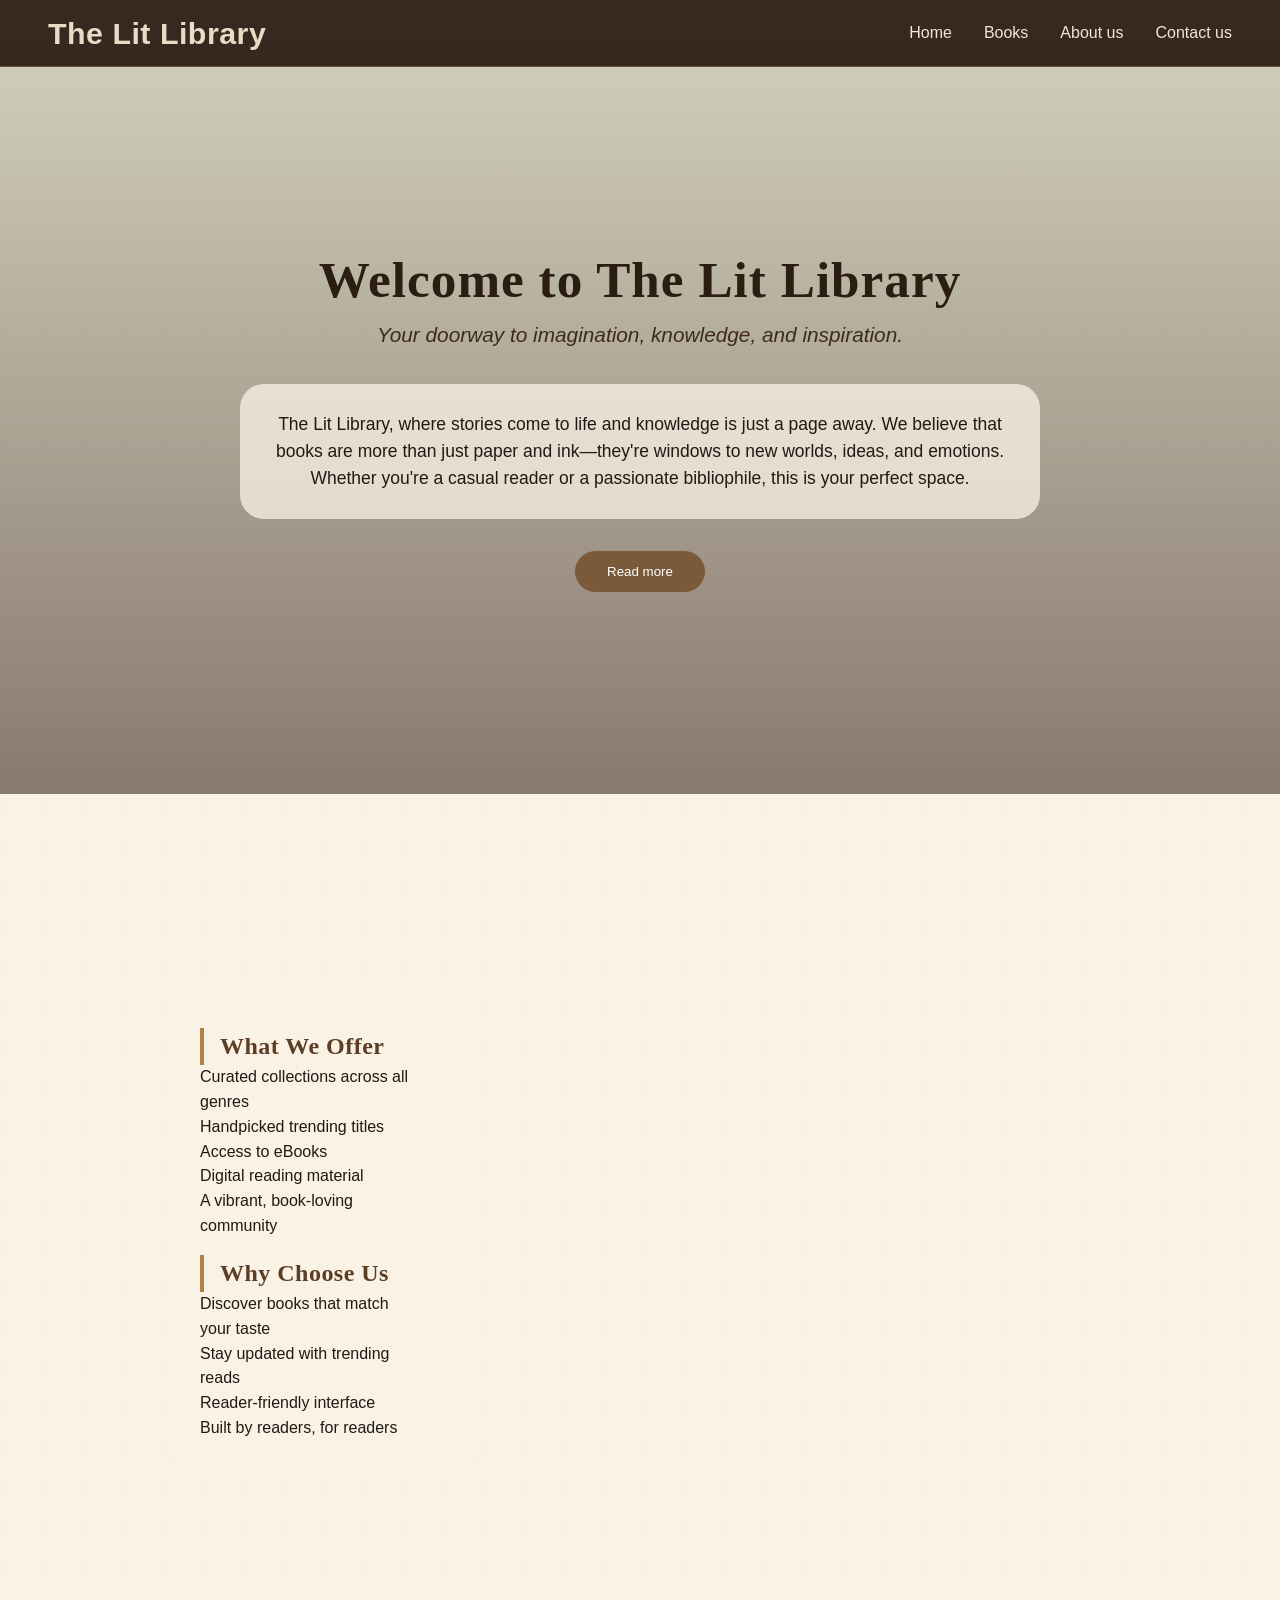
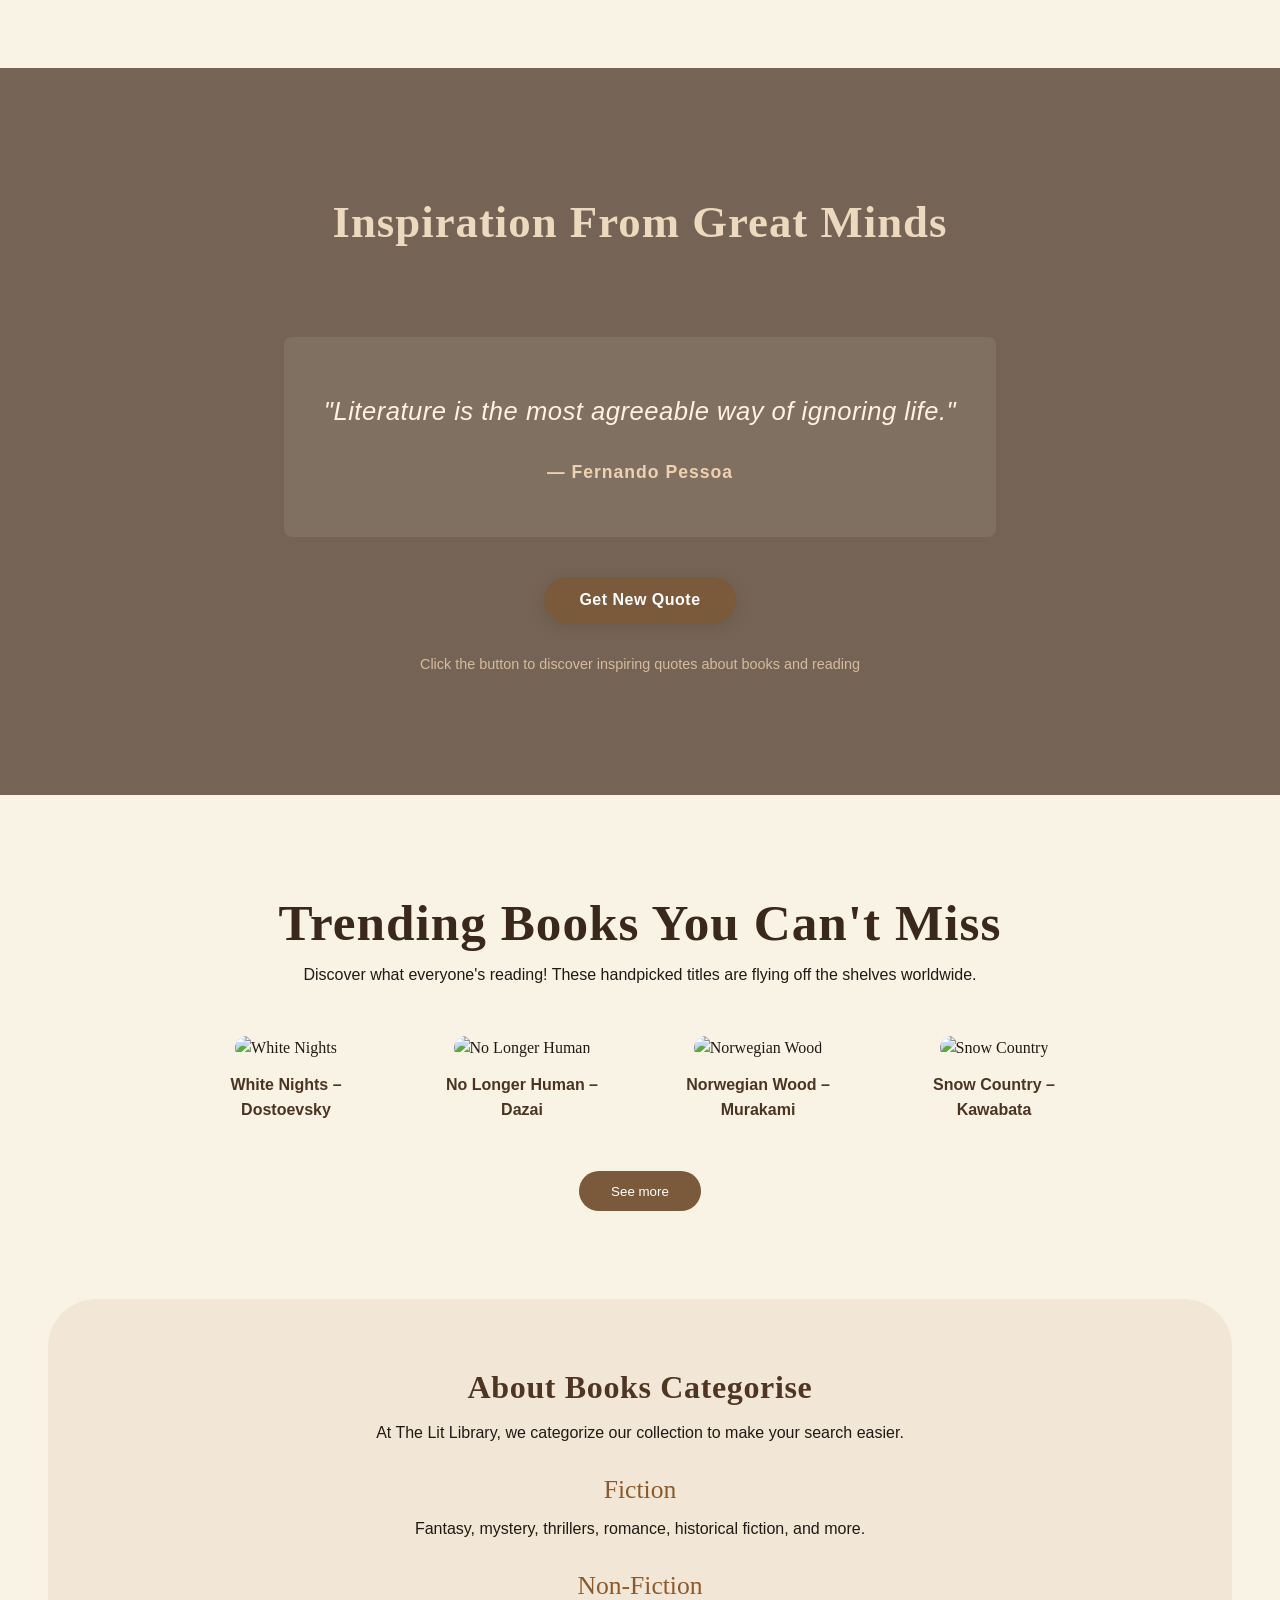
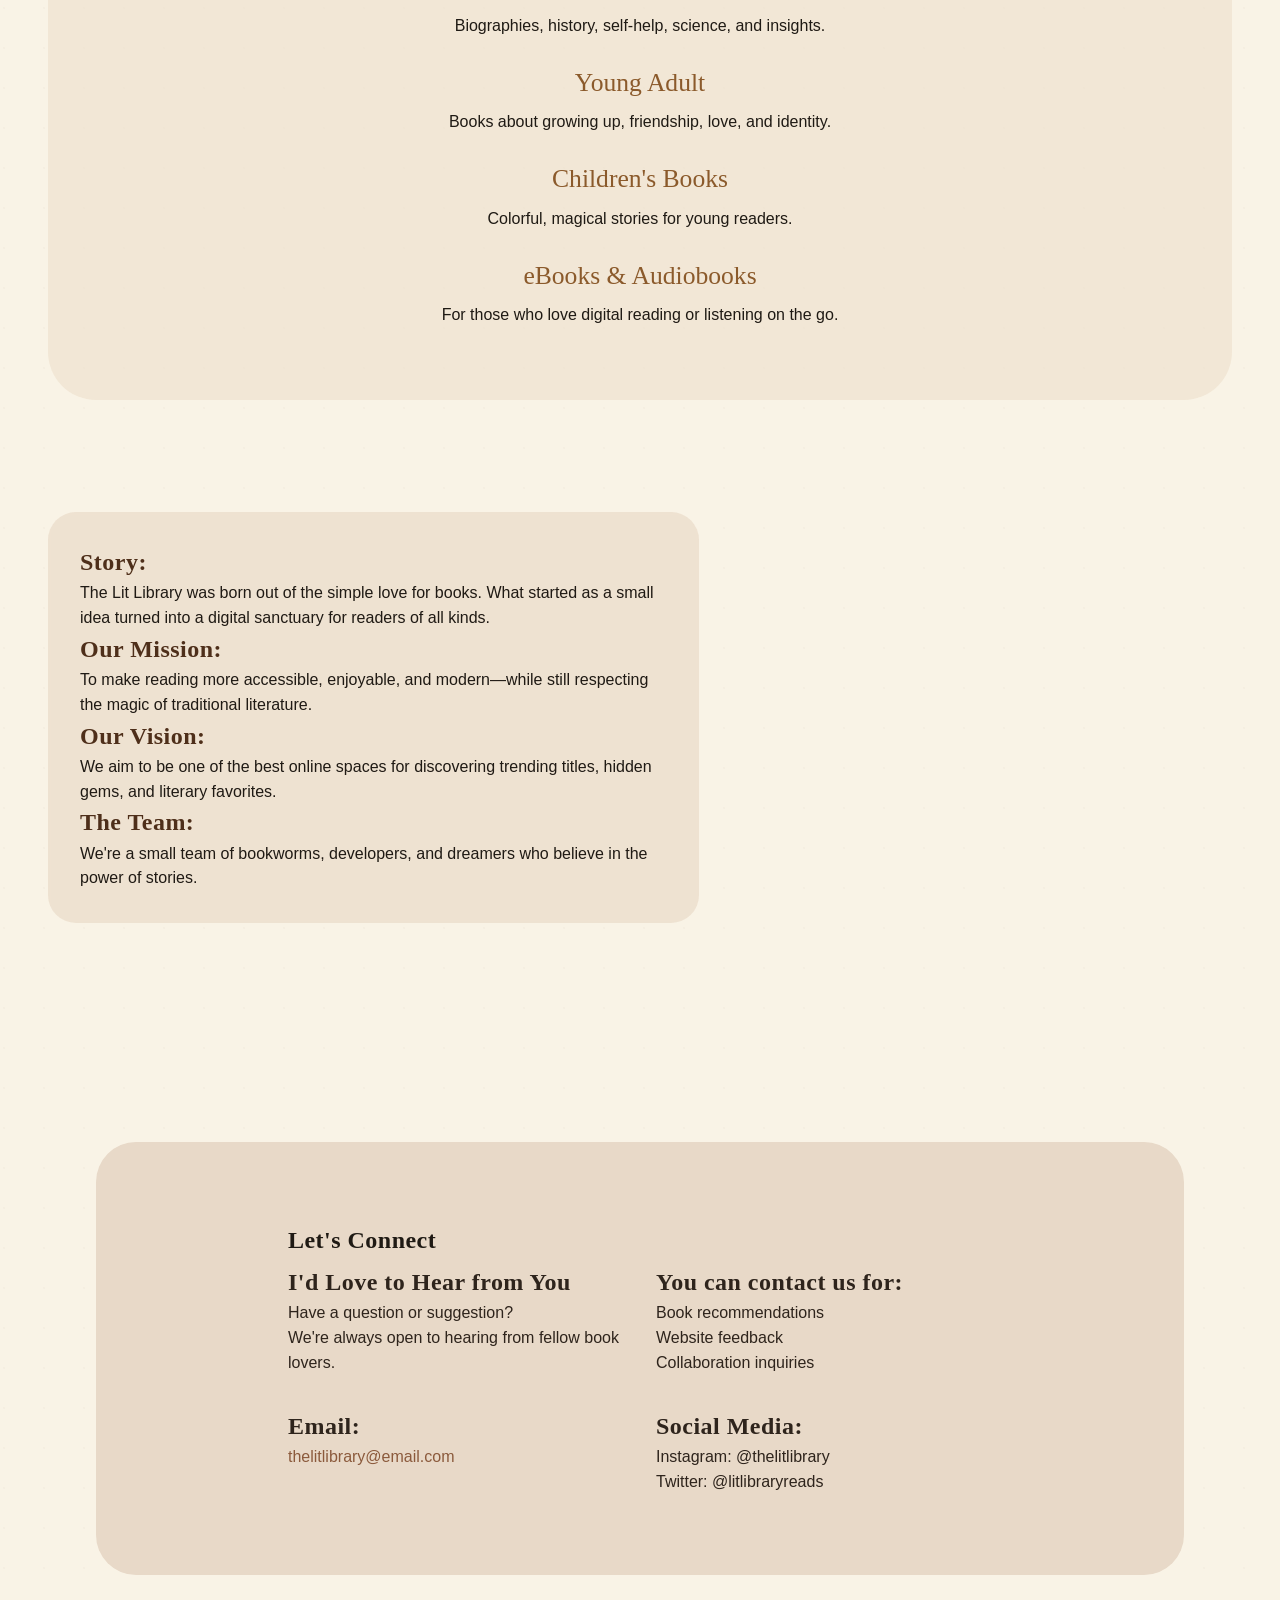
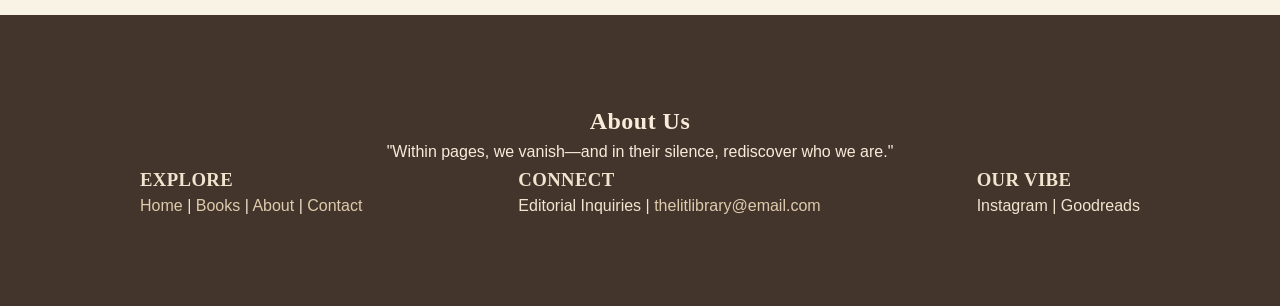
==== index.html @ 1edc9b32 "Add files via upload" ====
<!DOCTYPE html>
<html lang="en">
<head>
<meta charset="UTF-8">
<meta name="viewport" content="width=device-width, initial-scale=1.0">
<title>The Lit Library | Home</title>
<link rel="stylesheet" href="style.css">
</head>
<body>

<nav>
  <h1><a href="index.html">The Lit Library</a></h1>
  <ul>
    <li><a href="index.html">Home</a></li>
    <li><a href="book.html">Books</a></li>
    <li><a href="about.html">About us</a></li>
    <li><a href="contact.html">Contact us</a></li>
  </ul>
</nav>

<section class="wholebody">
  <section class="Home" id="Home">
    <div class="homeimage">
      <div class="homeintro">
        <h1>Welcome to The Lit Library</h1>
        <p>Your doorway to imagination, knowledge, and inspiration.</p>
      </div>
      <section class="Welcome">
        <p>The Lit Library, where stories come to life and knowledge is just a page away. We believe that books are more than just paper and ink—they're windows to new worlds, ideas, and emotions. Whether you're a casual reader or a passionate bibliophile, this is your perfect space.</p>
      </section>
      <button class="rm-button"><a href="about.html">Read more</a></button>
    </div>

    <div class="home-detail-image">
      <section class="Home-Detail">
        <h2>What We Offer</h2>
        <p>Curated collections across all genres</p>
        <p>Handpicked trending titles</p>
        <p>Access to eBooks</p>
        <p>Digital reading material</p>
        <p>A vibrant, book-loving community</p>
        <h2>Why Choose Us</h2>
        <p>Discover books that match your taste</p>
        <p>Stay updated with trending reads</p>
        <p>Reader-friendly interface</p>
        <p>Built by readers, for readers</p>
      </section>
    </div>
  </section>

  <!-- Interactive Quote Generator -->
  <section class="Quote" id="Quotes">
                <div class="quote-detail">
                    <h2>Inspiration From Great Minds</h2>
                    <div id="quote-container">
                        <p id="quote-text">Loading quote...</p>
                        <p id="quote-author">— Author</p>
                    </div>
                    <div class="quote-buttons">
                        <button id="new-quote-btn">Get New Quote</button>
                    </div>
                    <p class="quote-info">Click the button to discover inspiring quotes about books and reading</p>
                </div>
            </section>

  <section class="Tranding-Books" id="Tranding-Books-tag">
    <h2>Trending Books You Can't Miss</h2>
    <p>Discover what everyone's reading! These handpicked titles are flying off the shelves worldwide.</p>
    <div class="Tranding-Books-Details">
      <div class="all-three"><div class="bookimage"><img src="https://i.postimg.cc/pdpF9MH5/white-nights.jpg" alt="White Nights"></div><div class="booktitle"><p>White Nights – Dostoevsky</p></div></div>
      <div class="all-three"><div class="bookimage"><img src="https://i.postimg.cc/KcqrdKGd/31H108p3WCL-UF1000-1000-QL80.jpg" alt="No Longer Human"></div><div class="booktitle"><p>No Longer Human – Dazai</p></div></div>
      <div class="all-three"><div class="bookimage"><img src="https://i.postimg.cc/jjQGJm4K/Norwegian-Wood-Haruki-Murakami.jpg" alt="Norwegian Wood"></div><div class="booktitle"><p>Norwegian Wood – Murakami</p></div></div>
      <div class="all-three"><div class="bookimage"><img src="https://i.postimg.cc/63WFVcMZ/Snow-Country-Yasunari-Kawabata.jpg" alt="Snow Country"></div><div class="booktitle"><p>Snow Country – Kawabata</p></div></div>
    </div>
    <button class="book-button"><a href="book.html">See more</a></button>
  </section>

  <section class="Books">
    <h2>About Books Categorise</h2>
    <div class="bookdetail"><p>At The Lit Library, we categorize our collection to make your search easier.</p></div>
    <div class="booktype">Fiction</div><div class="bookdetail1"><p>Fantasy, mystery, thrillers, romance, historical fiction, and more.</p></div>
    <div class="booktype2">Non-Fiction</div><div class="bookdetail2"><p>Biographies, history, self-help, science, and insights.</p></div>
    <div class="booktype3">Young Adult</div><div class="bookdetail3"><p>Books about growing up, friendship, love, and identity.</p></div>
    <div class="booktype4">Children's Books</div><div class="bookdetail4"><p>Colorful, magical stories for young readers.</p></div>
    <div class="booktype5">eBooks & Audiobooks</div><div class="bookdetail5"><p>For those who love digital reading or listening on the go.</p></div>
  </section>

  <section class="AboutUs">
    <div class="aboutus-image">
      <h2>Story:</h2><p>The Lit Library was born out of the simple love for books. What started as a small idea turned into a digital sanctuary for readers of all kinds.</p>
      <h2>Our Mission:</h2><p>To make reading more accessible, enjoyable, and modern—while still respecting the magic of traditional literature.</p>
      <h2>Our Vision:</h2><p>We aim to be one of the best online spaces for discovering trending titles, hidden gems, and literary favorites.</p>
      <h2>The Team:</h2><p>We're a small team of bookworms, developers, and dreamers who believe in the power of stories.</p>
    </div>
  </section>

  <section class="ContactUs">
    <h2>Let's Connect</h2>
    <div class="connect">
      <div class="connect1"><h2>I'd Love to Hear from You</h2><p>Have a question or suggestion?</p><p>We're always open to hearing from fellow book lovers.</p></div>
      <div class="connect1"><h2>You can contact us for:</h2><p>Book recommendations</p><p>Website feedback</p><p>Collaboration inquiries</p></div>
      <div class="connect1"><h2>Email:</h2><p><a href="contact.html">thelitlibrary@email.com</a></p></div>
      <div class="connect1"><h2>Social Media:</h2><p>Instagram: @thelitlibrary</p><p>Twitter: @litlibraryreads</p></div>
    </div>
  </section>

  <section class="About">
    <div class="aboutcenter"><h2>About Us</h2><p>"Within pages, we vanish—and in their silence, rediscover who we are."</p></div>
    <div class="endheadline">
      <div><h3>EXPLORE</h3><p><a href="index.html">Home</a> | <a href="books.html">Books</a> | <a href="about.html">About</a> | <a href="contact.html">Contact</a></p></div>
      <div><h3>CONNECT</h3><p>Editorial Inquiries | <a href="contact.html">thelitlibrary@email.com</a></p></div>
      <div><h3>OUR VIBE</h3><p>Instagram | Goodreads</p></div>
    </div>
  </section>
</section>

<script src="script.js"></script>

</body>
</html>
---- style.css ----
* {
  margin: 0;
  padding: 0;
  box-sizing: border-box;
}

:root {
  --deep-parchment: #F9F3E6;
  --espresso: #2A1B12;
  --warm-taupe: #8B6B4A;
  --aged-paper: #EADBC6;
  --golden-accent: #B88B4A;
}

body {
  font-family: 'Cormorant Garamond', 'Georgia', serif;
  background: var(--deep-parchment);
  color: #1f1a14;
  line-height: 1.55;
}

@import url('https://fonts.googleapis.com/css2?family=Cormorant+Garamond:wght@300;400;500;600;700&family=Inter:wght@300;400;500&display=swap');

h1, h2, h3, h4 {
  font-family: 'Cormorant Garamond', serif;
  font-weight: 600;
  letter-spacing: 0.02em;
}

p, li, a, button {
  font-family: 'Inter', sans-serif;
}

.wholebody {
  background-color: #F9F3E6;
  background-image: radial-gradient(circle at 10% 20%, rgba(139, 107, 74, 0.03) 2%, transparent 2.5%);
  background-size: 40px 40px;
}

/* Navigation */
nav {
  display: flex;
  align-items: center;
  justify-content: space-between;
  background: rgba(42, 27, 18, 0.92);
  backdrop-filter: blur(8px);
  position: fixed;
  width: 100%;
  padding: 0.6rem 3rem;
  z-index: 1000;
  border-bottom: 1px solid rgba(210, 180, 140, 0.3);
}

nav h1 a {
  text-decoration: none;
  color: #EADBC6;
  font-size: 1.9rem;
}

nav ul {
  display: flex;
  gap: 2rem;
  list-style: none;
}

nav ul li a {
  color: #F2E6D8;
  text-decoration: none;
  padding: 0.5rem 0;
  border-bottom: 1px solid transparent;
  transition: 0.2s;
}

nav ul li a:hover {
  color: #EBCB9B;
  border-bottom-color: #c7a16b;
}

button, .rm-button, .book-button {
  background: #7a5a3a;
  border: none;
  padding: 0.8rem 2rem;
  color: white;
  border-radius: 36px;
  cursor: pointer;
  transition: 0.25s;
  font-family: 'Inter', sans-serif;
}

button:hover, .rm-button:hover, .book-button:hover {
  background: #936e48;
  transform: translateY(-2px);
}

.rm-button a, .book-button a {
  text-decoration: none;
  color: white;
}

/* Home Section */
.homeimage {
 background-image: linear-gradient(rgba(70, 90, 23, 0.2), rgba(61, 40, 34, 0.6)), url(https://i.postimg.cc/GpwkgJ1R/pexels-monstera-2099262.jpg);
    background-repeat: no-repeat;
    background-position: center 50%;
    background-size: cover;
    min-height: 794px;
    /* margin-top: 0px;*/
}

.homeintro {
  text-align: center;
  padding-top: 15rem;
}
.homeintro h1 {
  font-size: 3.2rem;
  color: #2c1d12;
}
.homeintro p {
  font-size: 1.3rem;
  color: #3e2a1f;
  font-style: italic;
}

.Welcome p {
  max-width: 800px;
    margin: 2rem auto;
    text-align: center;
    background: rgba(255, 248, 235, 0.7);
    padding: 1.7rem;
    border-radius: 24px;
    font-size:17.5px;
}

.rm-button {
  display: block;
  width: fit-content;
  margin: 0 auto 2rem auto;
}

.home-detail-image {
  background-image: url('https://i.postimg.cc/3x9NWGkp/pexels-rabiahanim-7574807.jpg');
  background-repeat: no-repeat;
      background-position: 50% 50%;
    background-size: 81% 90%;
    padding: 186px 800px 195px 0;
}

.Home-Detail {
  max-width: 65%;
  margin-left: auto;
  padding: 2rem 4rem 2rem 2rem;
  background: rgba(249, 243, 230, 0.85);
  border-radius: 28px;
}

.Home-Detail h2 {
  color: #5c3e25;
  border-left: 4px solid #b2824a;
  padding-left: 1rem;
  margin-top: 1rem;
}

/* ---------- QUOTE SECTION ---------- */
.Quote {
  background: linear-gradient(rgba(61, 40, 23, 0.7), rgba(61, 40, 23, 0.7)),
    url('https://images.unsplash.com/photo-1506880018603-83d5b814b5a6?w=1200&q=80');
  background-size: cover;
  background-position: center;
  background-attachment: scroll;
  padding: 120px 60px;
  text-align: center;
  min-height: 600px;
  display: flex;
  flex-direction: column;
  justify-content: center;
  align-items: center;
}

.Quote h2 {
  font-size: 2.8rem;
  color: #ecd9be;
  margin-bottom: 80px;
  letter-spacing: 1px;
  font-weight: 600;
}

.quote-detail {
  max-width: 900px;
  margin: 0 auto;
  display: flex;
  flex-direction: column;
  align-items: center;
  justify-content: center;
}

#quote-container {
  background: rgba(255, 255, 255, 0.08);
  padding: 50px 40px;
  border-radius: 8px;
  border-left: 5px solid var(--accent-gold);
  border-right: 5px solid var(--accent-gold);
  margin-bottom: 40px;
  min-height: 200px;
  display: flex;
  flex-direction: column;
  justify-content: center;
  align-items: center;
  transition: all 0.5s ease;
}

#quote-text {
  color: #fef3e0;
  font-size: 1.6rem;
  font-style: italic;
  margin-bottom: 25px;
  line-height: 1.8;
  letter-spacing: 0.5px;
  font-weight: 300;
}

#quote-author {
  color:#f1d2b0fa;
  font-size: 1.1rem;
  font-style: normal;
  font-weight: 600;
  letter-spacing: 1px;
}

.quote-buttons {
  display: flex;
  gap: 20px;
  justify-content: center;
  flex-wrap: wrap;
}

#new-quote-btn {
  padding: 14px 35px;
  font-size: 1rem;
  /* background: linear-gradient(135deg, #d4a574, #c9956a);
  color:#3d2817; */
  border: none;
  border-radius: 50px;
  cursor: pointer;
  box-shadow:  0 4px 15px rgba(0, 0, 0, 0.1);
  transition: all 0.3s ease;
  font-weight: 600;
  letter-spacing: 0.5px;
}

#new-quote-btn:hover {
  transform: translateY(-3px);
  box-shadow:  0 4px 15px rgba(0, 0, 0, 0.1);
  background: linear-gradient(135deg, #c9956a, #d4a574);
}

.quote-info {
  color: #f1d2b0fa;
  font-size: 0.9rem;
  margin-top: 30px;
  opacity: 0.8;
}

/* Trending Books */
.Tranding-Books {
  padding: 5.5rem 0;
  text-align: center;
}
.Tranding-Books h2 {
  font-size: 3.2rem;
  color: #3a281c;
}
.Tranding-Books-Details {
      display: flex;
    flex-wrap: wrap;
    justify-content: center;
    gap: 3.5rem;
    margin: 3rem 0;
}
.all-three {
  width: 180px;
  transition: 0.2s;
}
.all-three:hover {
  transform: scale(1.03);
}
.bookimage img {
  width: 100%;
  height: 270px;
  object-fit: cover;
  border-radius: 12px;
}
.booktitle p {
  font-weight: 600;
  margin-top: 0.8rem;
  color: #4b3522;
}

/* Books Category */
.Books {
  background:#efe2cfad;
  padding: 4rem 2rem;
  border-radius: 48px;
  margin: 0 3rem 0 3rem;
}
.Books h2 {
  text-align: center;
  font-size: 2rem;
  color: #4e3622;
}
.booktype, .booktype2, .booktype3, .booktype4, .booktype5 {
  font-size: 1.6rem;
  text-align: center;
  color: #8b5a2b;
  margin-top: 1.5rem;
}
.bookdetail p, .bookdetail1 p, .bookdetail2 p, .bookdetail3 p, .bookdetail4 p, .bookdetail5 p {
  max-width: 800px;
  margin: 0.5rem auto;
  text-align: center;
}

/* About Us Section */
.AboutUs {
  background-image: url('https://i.postimg.cc/W3YS54vD/Books-Cats-Furrever-books-cats-library-bookstore.jpg');
  background-size: 35% auto;
  background-position: 92% center;
  background-repeat: no-repeat;
  min-height: 630px;
  padding: 3rem;
  margin: 4rem 0 2rem 0;
}
.aboutus-image {
  max-width: 55%;
  background: rgba(237, 222, 205 , 0.85);
  backdrop-filter: blur(3px);
  border-radius: 28px;
  padding: 2rem;
}
.aboutus-image h2 {
  color: #4e2f1a;
}

/* Contact Section */
.ContactUs {
  padding: 5rem 12rem;
    background: #e8d9c8;
    border-radius: 40px;
    margin: 3rem 6rem 2.5rem 6rem;
}

.connect {
  display: grid;
  grid-template-columns: repeat(2, 1fr);
  gap: 2rem;
  max-width: 1000px;
  margin: auto;
  margin-top: 5px;
}
.connect1 h2, .connect1 p {
  text-align: left;
  color: #2e241c;
}
.connect1 a {
  color: #8b5a3c;
  text-decoration: none;
}

/* Footer */
.About {
  background: #2a1b12e0;
  backdrop-filter: blur(12px);
  padding: 5.5rem 1rem;
}
.aboutcenter {
  text-align: center;
  color: #f7ecd9;
}
.endheadline {
  display: flex;
  justify-content: space-between;
  max-width: 1000px;
  margin: auto;
  color: #f3e4cf;
}
.endheadline a {
  color: #decbae;
  text-decoration: none;
}

@media (max-width: 1000px) {
  nav { padding: 0.6rem 1.5rem; }
  .Home-Detail { max-width: 80%; margin: 1rem auto; }
  .aboutus-image { max-width: 80%; }
  .endheadline { flex-direction: column; gap: 1.5rem; text-align: center; }
}
@media (max-width: 780px) {
  nav ul { gap: 0.8rem; }
  .homeintro h1 { font-size: 2rem; }
  .connect { grid-template-columns: 1fr; }
}









* { margin: 0; padding: 0; box-sizing: border-box; }
:root { --deep-parchment: #F9F3E6; --espresso: #2A1B12; --warm-taupe: #8B6B4A; }
body { font-family: 'Cormorant Garamond', 'Georgia', serif; background: var(--deep-parchment); }
@import url('https://fonts.googleapis.com/css2?family=Cormorant+Garamond:wght@400;600;700&family=Inter:wght@300;400&display=swap');
h1, h2 { font-family: 'Cormorant Garamond', serif; font-weight: 600; }
p, li { font-family: 'Inter', sans-serif; }

nav {
  display: flex;
  align-items: center;
  justify-content: space-between;
  background: rgba(42, 27, 18, 0.92);
  backdrop-filter: blur(8px);
  position: fixed;
  width: 100%;
  padding: 0.6rem 3rem;
  z-index: 1000;
  border-bottom: 1px solid rgba(210, 180, 140, 0.3);
}
nav h1 a { text-decoration: none; color: #EADBC6; font-size: 1.9rem; }
nav ul { display: flex; gap: 2rem; list-style: none; }
nav ul li a { color: #F2E6D8; text-decoration: none; padding: 0.5rem 0; border-bottom: 1px solid transparent; transition: 0.2s; }
nav ul li a:hover { color: #EBCB9B; border-bottom-color: #c7a16b; }

.about-section {
  background-color: #F9F3E6;
  padding-top: 100px;
  padding-bottom: 4rem;
  max-width: 900px;
  margin: 0 auto;
}
.about-section h1 {
  text-align: center;
  font-size: 3rem;
  color: #3a281c;
  margin-bottom: 1rem;
}
.about-intro {
  text-align: center;
  max-width: 800px;
  margin: 0 auto 2rem;
  font-size: 1.1rem;
  color: #4f3a28;
  line-height: 1.6;
}
.about-section h2 {
  color: #7a5a3a;
  margin: 2rem 0 0.5rem;
  padding-left: 2rem;
  border-left: 4px solid #b2824a;
}
.about-section p {
  color: #2c241c;
  max-width: 900px;
  margin: 0.5rem 0 1rem;
  padding-left: 2rem;
  line-height: 1.6;
}
.about-list {
  list-style: none;
  padding-left: 3rem;
  margin: 1rem 0;
}
.about-list li {
  color: #4b3522;
  margin: 0.5rem 0;
  position: relative;
  padding-left: 1.5rem;
}
.about-list li::before {
  content: "📖";
  position: absolute;
  left: 0;
  color: #b2824a;
}
.about-note {
  background: #efe2cf;
  padding: 1.5rem;
  border-radius: 28px;
  margin-top: 2rem;
  text-align: center;
  font-style: italic;
  max-width: 900px;
  margin-left: auto;
  margin-right: auto;
}

@media (max-width: 768px) {
  nav { padding: 0.6rem 1rem; }
  nav ul { gap: 1rem; }
  .about-section h2 { padding-left: 1rem; }
  .about-section p { padding-left: 1rem; }
  .about-list { padding-left: 1.5rem; }
}











* { margin: 0; padding: 0; box-sizing: border-box; }
:root { --deep-parchment: #F9F3E6; --espresso: #2A1B12; --warm-taupe: #8B6B4A; }
body { font-family: 'Cormorant Garamond', 'Georgia', serif; background: var(--deep-parchment); }
@import url('https://fonts.googleapis.com/css2?family=Cormorant+Garamond:wght@400;600;700&family=Inter:wght@300;400&display=swap');
h1, h2 { font-family: 'Cormorant Garamond', serif; font-weight: 600; }
p, li, input, textarea, button { font-family: 'Inter', sans-serif; }

nav {
  display: flex;
  align-items: center;
  justify-content: space-between;
  background: rgba(42, 27, 18, 0.92);
  backdrop-filter: blur(8px);
  position: fixed;
  width: 100%;
  padding: 0.6rem 3rem;
  z-index: 1000;
  border-bottom: 1px solid rgba(210, 180, 140, 0.3);
}
nav h1 a { text-decoration: none; color: #EADBC6; font-size: 1.9rem; }
nav ul { display: flex; gap: 2rem; list-style: none; }
nav ul li a { color: #F2E6D8; text-decoration: none; padding: 0.5rem 0; border-bottom: 1px solid transparent; transition: 0.2s; }
nav ul li a:hover { color: #EBCB9B; border-bottom-color: #c7a16b; }

.contact-section {
  background-color: #F9F3E6;
  padding-top: 100px;
  padding-bottom: 4rem;
  max-width: 1000px;
  margin: 0 auto;
}
.contact-section h1 {
  text-align: center;
  font-size: 3rem;
  color: #3a281c;
  margin-bottom: 1rem;
}
.contact-intro {
  text-align: center;
  max-width: 750px;
  margin: 0 auto 2rem;
  font-size: 1.1rem;
  color: #4f3a28;
  line-height: 1.6;
}
.contact-section h2 {
  color: #7a5a3a;
  margin: 1.5rem 0 0.5rem;
  padding-left: 1rem;
  border-left: 4px solid #b2824a;
}
.contact-info {
  background: #efe2cf;
  padding: 1.5rem;
  border-radius: 24px;
  margin: 1rem 0;
}
.contact-info p {
  color: #2c241c;
  margin: 0.5rem 0;
}
.contact-extra-ul {
  list-style: none;
  padding-left: 2rem;
  margin: 1rem 0;
}
.contact-extra-ul li {
  color: #4b3522;
  margin: 0.5rem 0;
  position: relative;
  padding-left: 1.5rem;
}
.contact-extra-ul li::before {
  content: "✉️";
  position: absolute;
  left: 0;
}
.contact-form {
  display: flex;
  flex-direction: column;
  gap: 1rem;
  margin: 1.5rem 0;
  background: white;
  padding: 2rem;
  border-radius: 28px;
  box-shadow: 0 4px 15px rgba(0,0,0,0.05);
}
.contact-form input, .contact-form textarea {
  padding: 0.9rem 1.2rem;
  border: 1px solid #d4c0a4;
  border-radius: 40px;
  font-size: 1rem;
  background: #fefaf5;
  transition: 0.2s;
}
.contact-form input:focus, .contact-form textarea:focus {
  outline: none;
  border-color: #b2824a;
  box-shadow: 0 0 0 2px rgba(178, 130, 74, 0.2);
}
.contact-form textarea {
  border-radius: 24px;
  resize: vertical;
}
.contact-form button {
  background: #7a5a3a;
  color: white;
  border: none;
  padding: 0.9rem;
  border-radius: 40px;
  font-size: 1rem;
  font-weight: 500;
  cursor: pointer;
  transition: 0.2s;
}
.contact-form button:hover {
  background: #936e48;
  transform: translateY(-2px);
}
.contact-note {
  background: #e8d9c8;
  padding: 1.5rem;
  border-radius: 24px;
  margin-top: 2rem;
  text-align: center;
  font-size: 0.9rem;
  color: #4f3a28;
}
.contact-note p {
  margin: 0.5rem 0;
}

@media (max-width: 768px) {
  nav { padding: 0.6rem 1rem; }
  nav ul { gap: 1rem; }
  .contact-section { padding: 100px 1rem 2rem; }
  .contact-form { padding: 1.5rem; }
}

























* { margin: 0; padding: 0; box-sizing: border-box; }
:root { --deep-parchment: #F9F3E6; --espresso: #2A1B12; --warm-taupe: #8B6B4A; --aged-paper: #EADBC6; }
body { font-family: 'Cormorant Garamond', 'Georgia', serif; background: var(--deep-parchment); }
@import url('https://fonts.googleapis.com/css2?family=Cormorant+Garamond:wght@400;600;700&family=Inter:wght@300;400&display=swap');
h1, h2, h3 { font-family: 'Cormorant Garamond', serif; font-weight: 600; }
p, .author, .genre { font-family: 'Inter', sans-serif; }

nav {
  display: flex;
  align-items: center;
  justify-content: space-between;
  background: rgba(42, 27, 18, 0.92);
  backdrop-filter: blur(8px);
  position: fixed;
  width: 100%;
  padding: 0.6rem 3rem;
  z-index: 1000;
  border-bottom: 1px solid rgba(210, 180, 140, 0.3);
}
nav h1 a { text-decoration: none; color: #EADBC6; font-size: 1.9rem; }
nav ul { display: flex; gap: 2rem; list-style: none; }
nav ul li a { color: #F2E6D8; text-decoration: none; padding: 0.5rem 0; border-bottom: 1px solid transparent; transition: 0.2s; }
nav ul li a:hover { color: #EBCB9B; border-bottom-color: #c7a16b; }

.book-wholebody {
  background-color: #F9F3E6;
  padding-top: 100px;
  padding-bottom: 4rem;
}
.book-h1 { text-align: center; font-size: 2.8rem; color: #3a281c; }
.book-p { text-align: center; max-width: 700px; margin: 1rem auto 2rem; color: #4f3a28; }

.books-grid {
  display: grid;
  grid-template-columns: repeat(auto-fill, minmax(200px, 220px));
  justify-content: center;
  gap: 3rem 2rem;
  padding: 2rem 2rem 4rem;
  max-width: 1400px;
  margin: 0 auto;
}
.book-card {
  transition: transform 0.2s;
  cursor: pointer;
}
.book-card:hover { transform: translateY(-5px); }
.book-card img {
  width: 100%;
  height: 290px;
  object-fit: cover;
  border-radius: 12px;
  box-shadow: 0 10px 20px rgba(0,0,0,0.1);
}
.book-card-three { text-align: center; margin-top: 0.8rem; }
.book-card-three h3 { color: #4b3522; font-size: 1.2rem; }
.author { font-size: 0.85rem; color: #7a5a3a; margin: 0.2rem 0; }
.desc { font-size: 0.8rem; color: #5e4a34; margin: 0.3rem 0; }
.genre { font-size: 0.75rem; color: #b2824a; display: inline-block; background: #efe2cf; padding: 0.2rem 0.6rem; border-radius: 20px; }

@media (max-width: 768px) {
  nav { padding: 0.6rem 1rem; }
  nav ul { gap: 1rem; }
  .book-h1 { font-size: 2rem; }
  .books-grid { gap: 1.5rem; }
}
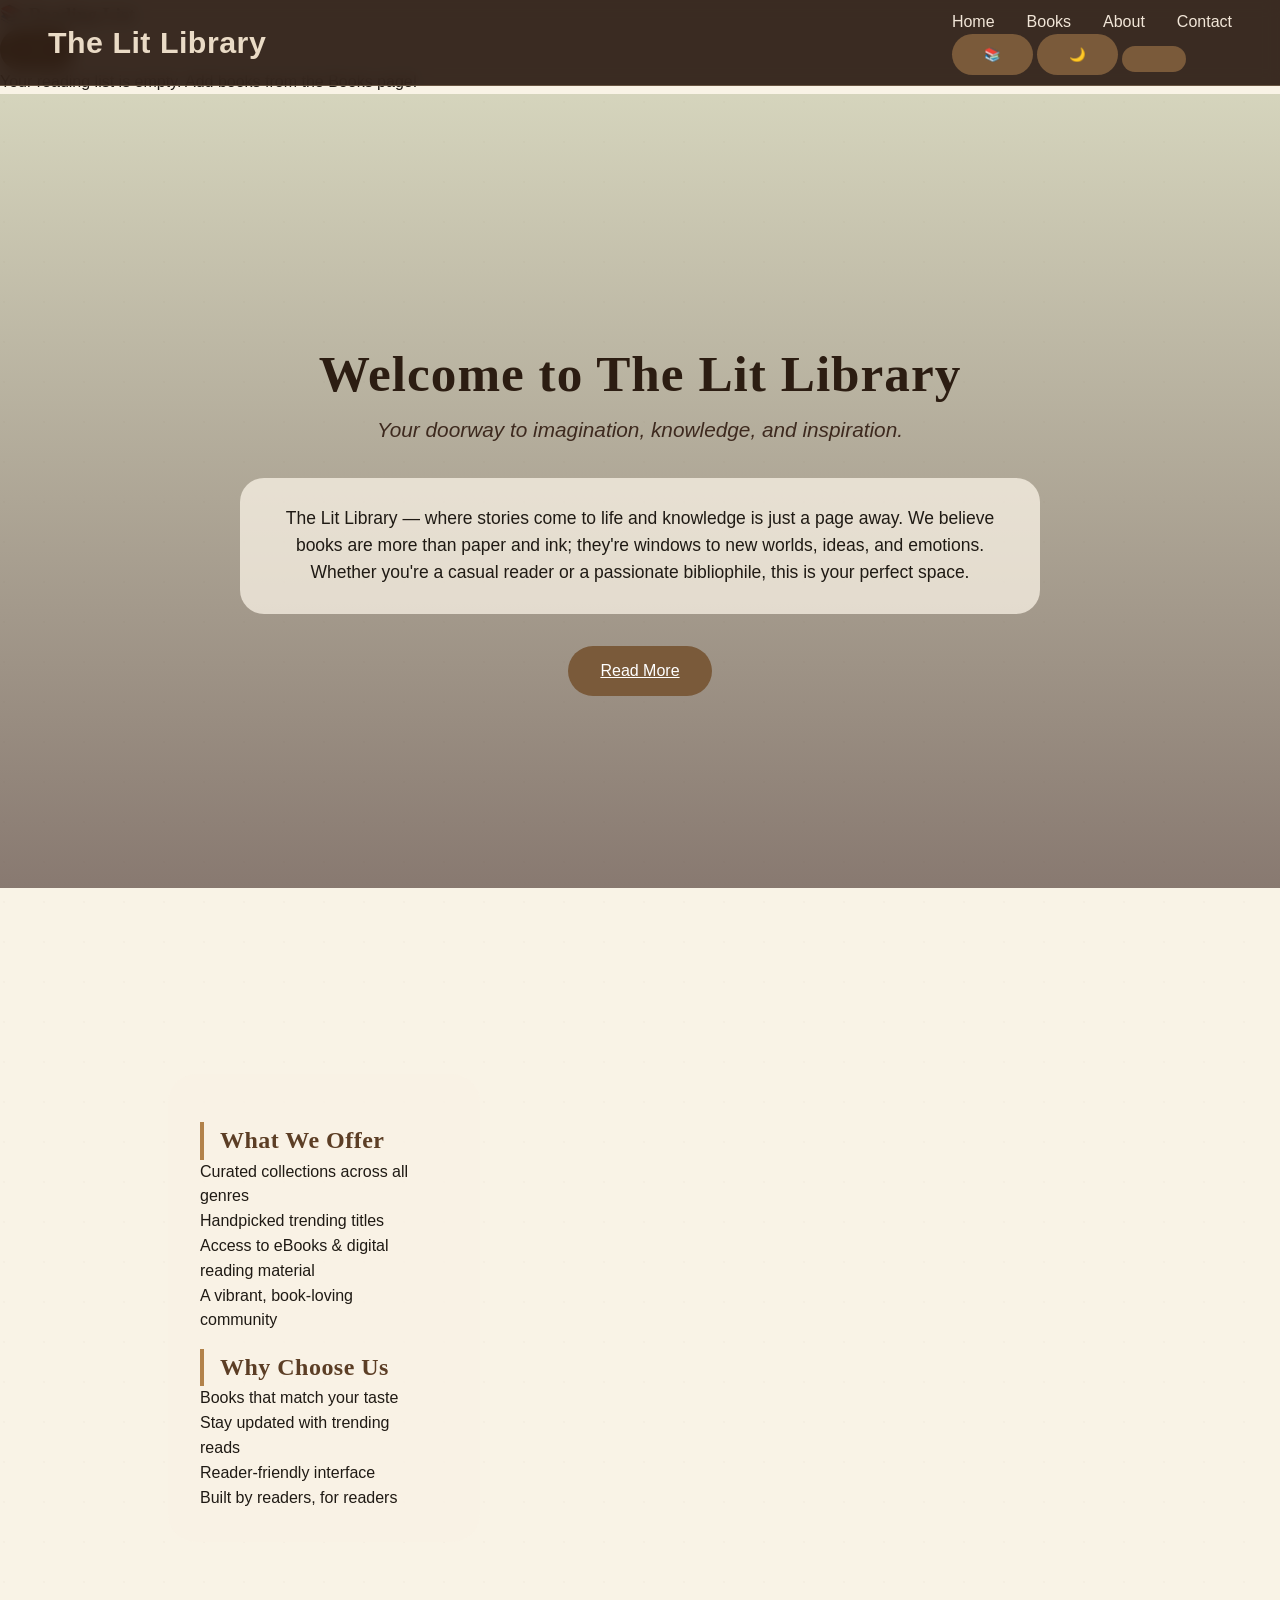
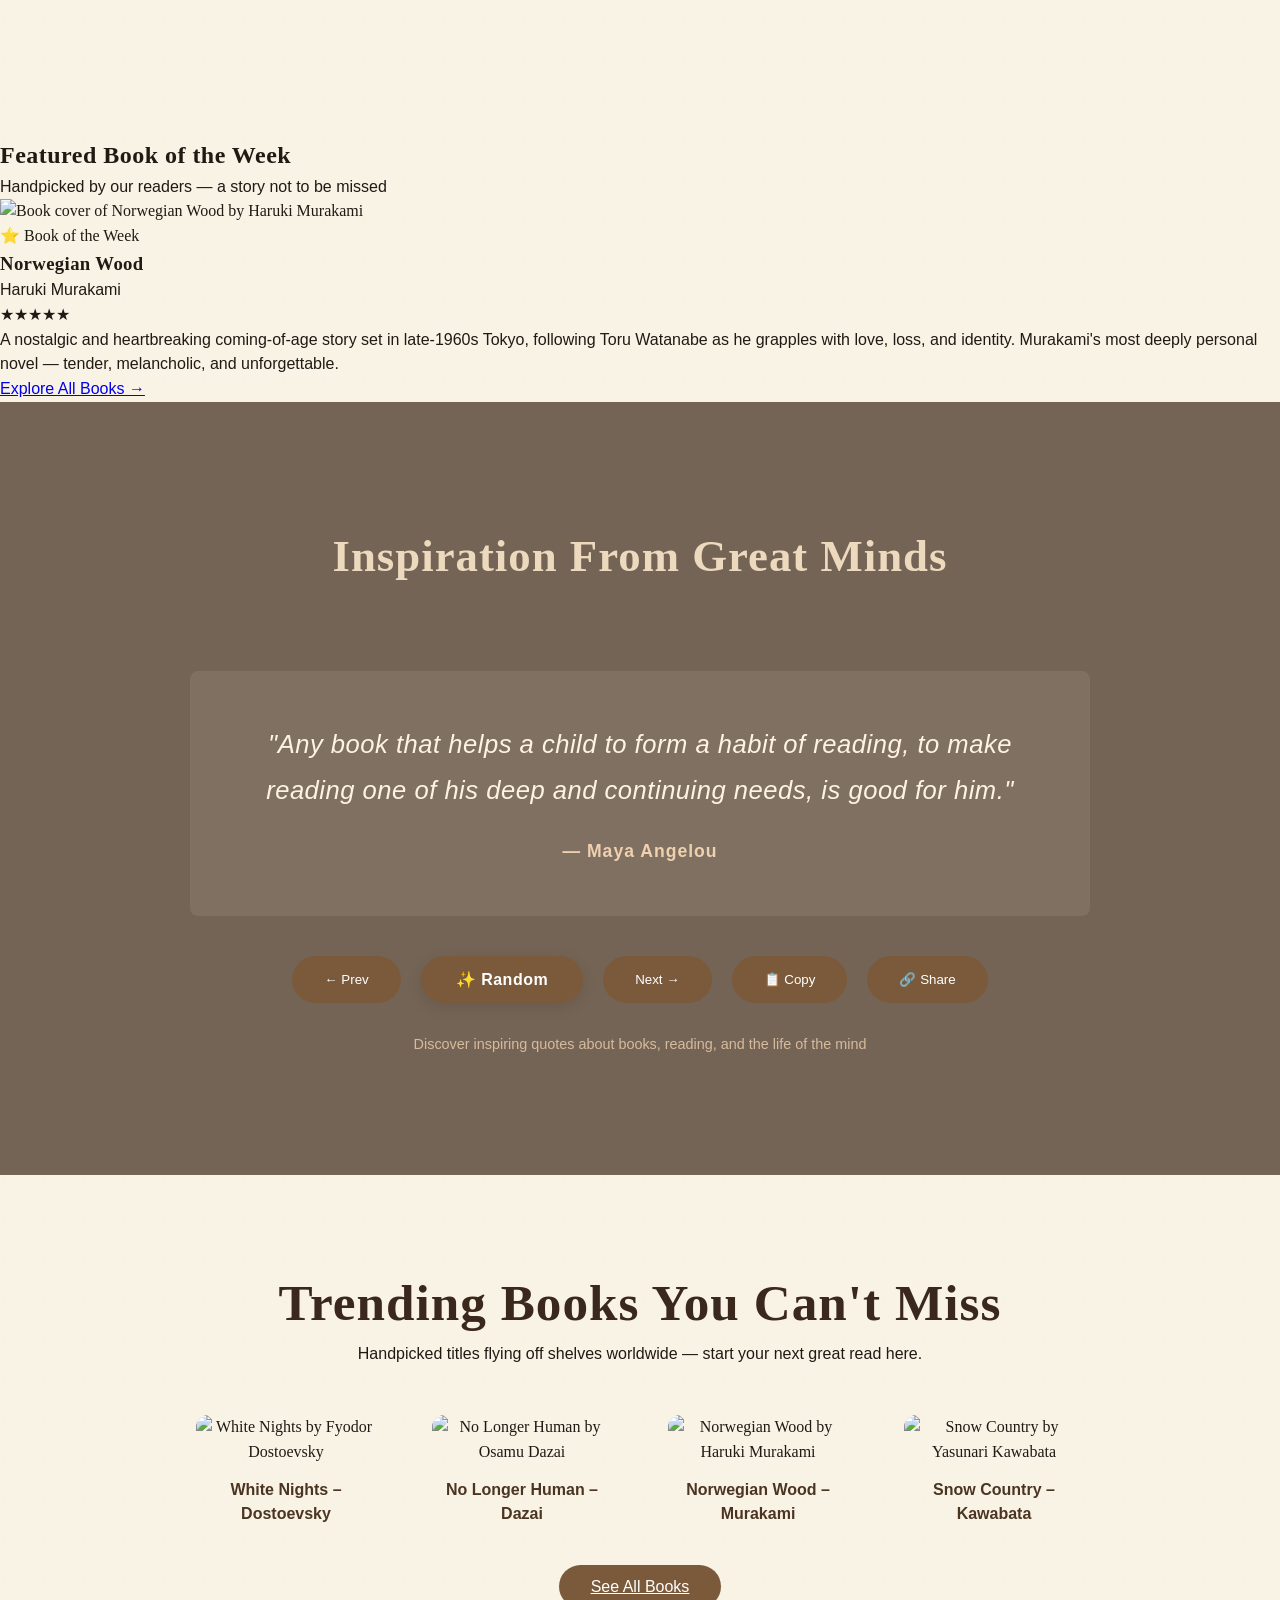
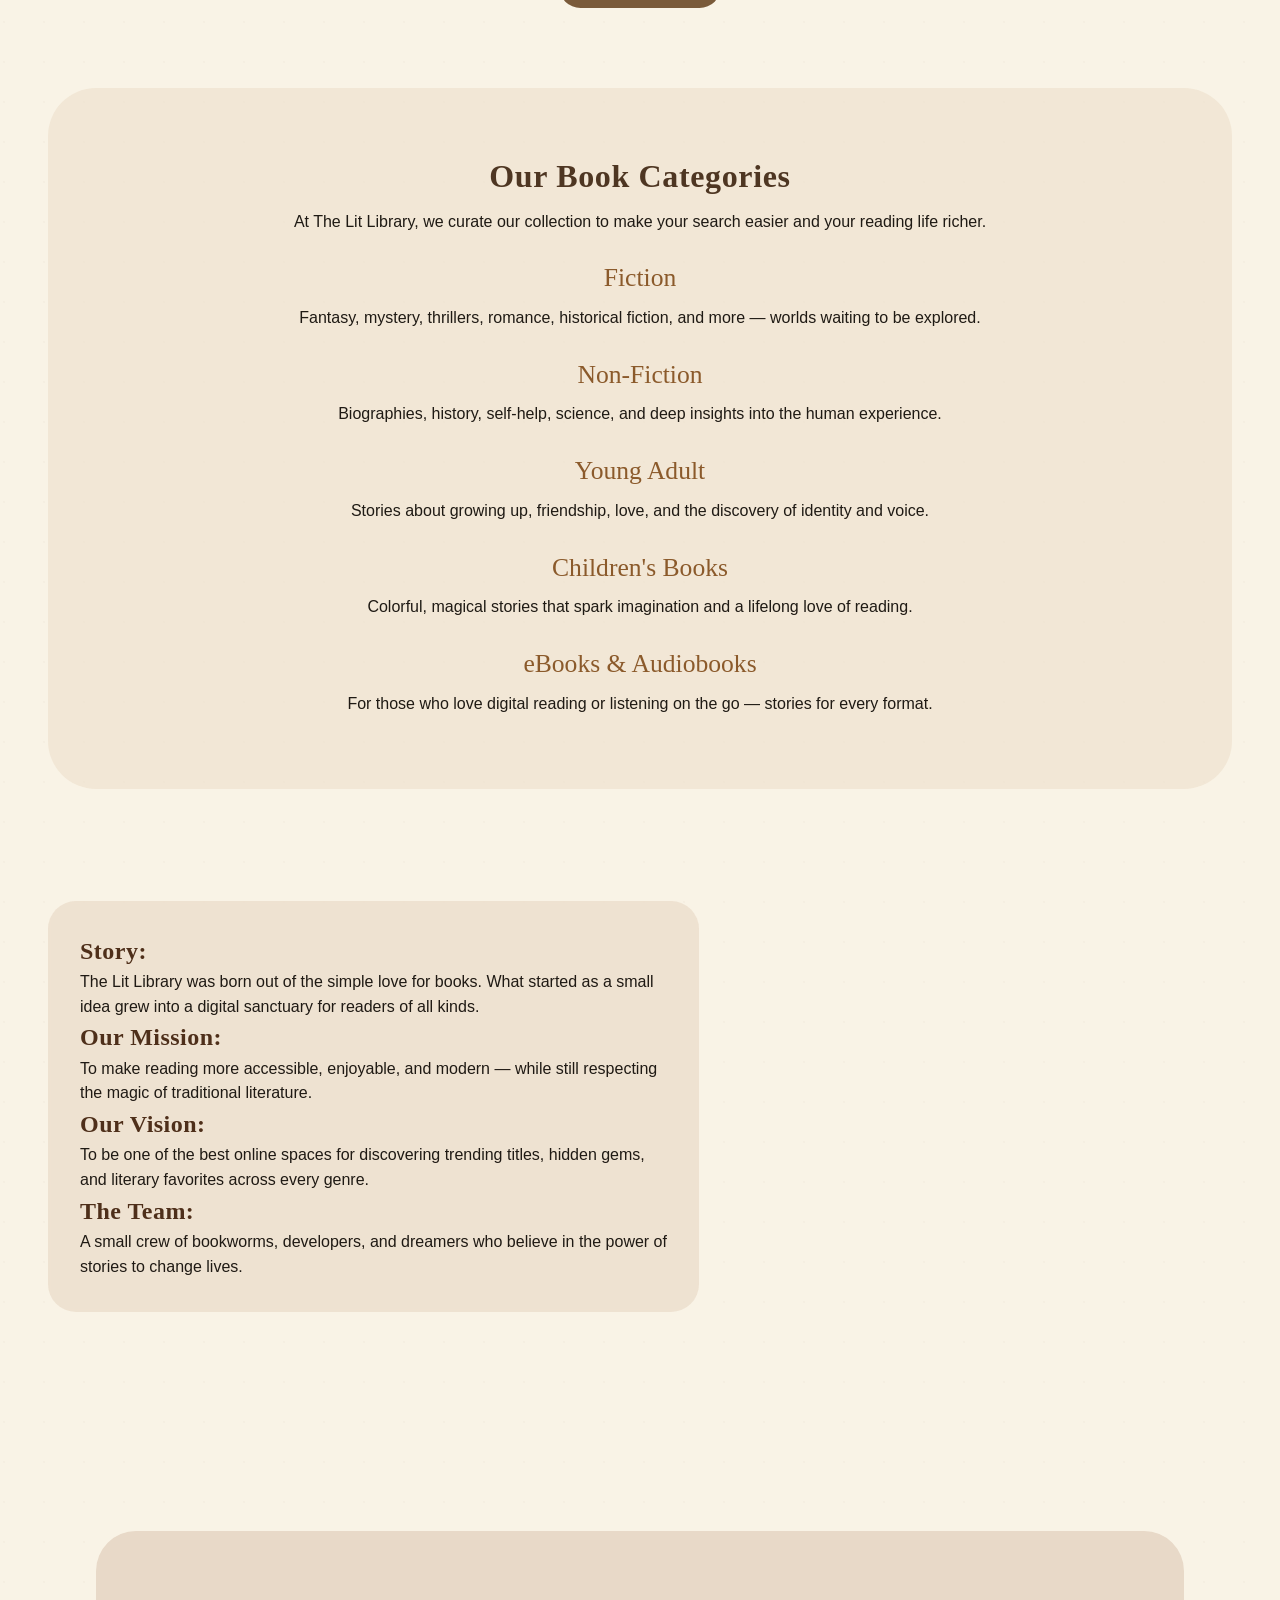
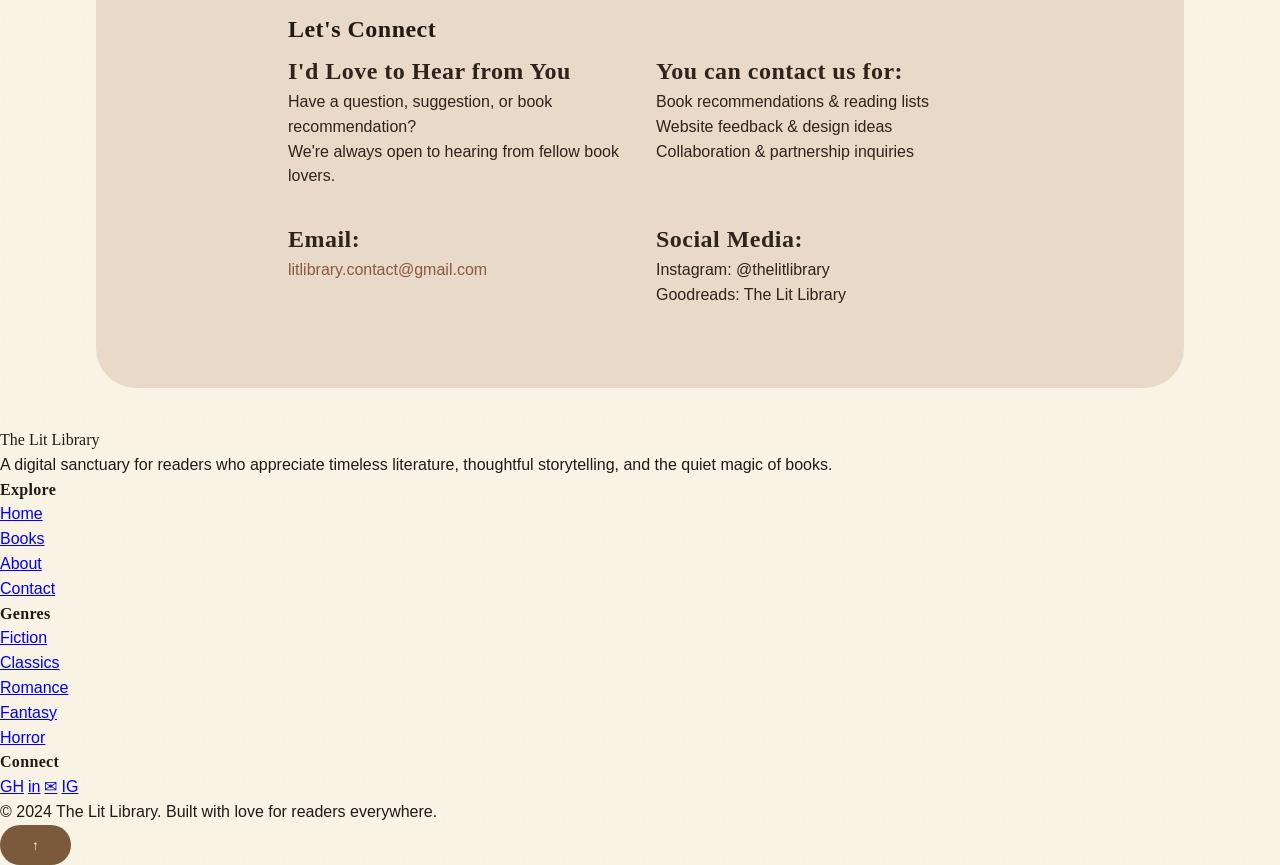
==== commit 87e402d0: "Update index.html" ====
--- a/index.html
+++ b/index.html
@@ -1,46 +1,75 @@
 <!DOCTYPE html>
 <html lang="en">
 <head>
-<meta charset="UTF-8">
-<meta name="viewport" content="width=device-width, initial-scale=1.0">
-<title>The Lit Library | Home</title>
-<link rel="stylesheet" href="style.css">
+  <meta charset="UTF-8">
+  <meta name="viewport" content="width=device-width, initial-scale=1.0">
+  <title>The Lit Library | Home</title>
+  <meta name="description" content="The Lit Library — your digital sanctuary for timeless literature, curated reads, and inspiring quotes.">
+  <link rel="stylesheet" href="style.css">
 </head>
 <body>
 
-<nav>
-  <h1><a href="index.html">The Lit Library</a></h1>
-  <ul>
-    <li><a href="index.html">Home</a></li>
-    <li><a href="book.html">Books</a></li>
-    <li><a href="about.html">About us</a></li>
-    <li><a href="contact.html">Contact us</a></li>
-  </ul>
+<!-- ===== NAVIGATION ===== -->
+<nav role="navigation" aria-label="Main navigation">
+  <h1><a href="index.html" aria-label="The Lit Library Home">The Lit Library</a></h1>
+  <div class="nav-controls">
+    <ul id="nav-links">
+      <li><a href="index.html" class="active" aria-current="page">Home</a></li>
+      <li><a href="books.html">Books</a></li>
+      <li><a href="about.html">About</a></li>
+      <li><a href="contact.html">Contact</a></li>
+    </ul>
+    <!-- Reading list toggle -->
+    <button class="nav-rl-btn" id="rl-toggle-btn" aria-label="Open reading list">
+      📚
+      <span class="rl-count" id="rl-count" aria-live="polite" style="display:none">0</span>
+    </button>
+    <!-- Dark mode toggle -->
+    <button class="dark-toggle" id="dark-toggle" aria-label="Toggle dark mode">🌙</button>
+    <!-- Hamburger -->
+    <button class="hamburger" id="hamburger" aria-label="Toggle menu" aria-expanded="false">
+      <span></span><span></span><span></span>
+    </button>
+  </div>
 </nav>
 
-<section class="wholebody">
-  <section class="Home" id="Home">
+<!-- ===== READING LIST PANEL ===== -->
+<aside class="reading-list-panel" id="reading-list-panel" aria-label="Reading list">
+  <div class="rl-header">
+    <h3>📚 Reading List</h3>
+    <button class="rl-close" id="rl-close" aria-label="Close reading list">✕</button>
+  </div>
+  <div class="rl-list" id="rl-list">
+    <p class="rl-empty">Your reading list is empty. Add books from the Books page!</p>
+  </div>
+</aside>
+
+<!-- ===== MAIN CONTENT ===== -->
+<main class="wholebody">
+
+  <!-- === HERO === -->
+  <section class="Home" id="Home" aria-label="Hero section">
     <div class="homeimage">
       <div class="homeintro">
         <h1>Welcome to The Lit Library</h1>
         <p>Your doorway to imagination, knowledge, and inspiration.</p>
       </div>
-      <section class="Welcome">
-        <p>The Lit Library, where stories come to life and knowledge is just a page away. We believe that books are more than just paper and ink—they're windows to new worlds, ideas, and emotions. Whether you're a casual reader or a passionate bibliophile, this is your perfect space.</p>
+      <section class="Welcome" aria-label="Introduction">
+        <p>The Lit Library — where stories come to life and knowledge is just a page away. We believe books are more than paper and ink; they're windows to new worlds, ideas, and emotions. Whether you're a casual reader or a passionate bibliophile, this is your perfect space.</p>
       </section>
-      <button class="rm-button"><a href="about.html">Read more</a></button>
-    </div>
-
-    <div class="home-detail-image">
-      <section class="Home-Detail">
+      <a href="about.html" class="rm-button btn" aria-label="Read more about The Lit Library">Read More</a>
+    </div>
+
+    <!-- What We Offer -->
+    <div class="home-detail-image" aria-label="What we offer">
+      <section class="Home-Detail fade-in">
         <h2>What We Offer</h2>
         <p>Curated collections across all genres</p>
         <p>Handpicked trending titles</p>
-        <p>Access to eBooks</p>
-        <p>Digital reading material</p>
+        <p>Access to eBooks &amp; digital reading material</p>
         <p>A vibrant, book-loving community</p>
         <h2>Why Choose Us</h2>
-        <p>Discover books that match your taste</p>
+        <p>Books that match your taste</p>
         <p>Stay updated with trending reads</p>
         <p>Reader-friendly interface</p>
         <p>Built by readers, for readers</p>
@@ -48,73 +77,189 @@
     </div>
   </section>
 
-  <!-- Interactive Quote Generator -->
-  <section class="Quote" id="Quotes">
-                <div class="quote-detail">
-                    <h2>Inspiration From Great Minds</h2>
-                    <div id="quote-container">
-                        <p id="quote-text">Loading quote...</p>
-                        <p id="quote-author">— Author</p>
-                    </div>
-                    <div class="quote-buttons">
-                        <button id="new-quote-btn">Get New Quote</button>
-                    </div>
-                    <p class="quote-info">Click the button to discover inspiring quotes about books and reading</p>
-                </div>
-            </section>
-
-  <section class="Tranding-Books" id="Tranding-Books-tag">
+  <!-- === FEATURED BOOK OF THE WEEK === -->
+  <section class="featured-section fade-in" aria-label="Featured book of the week">
+    <h2 class="section-title">Featured Book of the Week</h2>
+    <p class="section-subtitle">Handpicked by our readers — a story not to be missed</p>
+    <div class="featured-book">
+      <img
+        src="https://i.postimg.cc/jjQGJm4K/Norwegian-Wood-Haruki-Murakami.jpg"
+        alt="Book cover of Norwegian Wood by Haruki Murakami"
+        loading="lazy"
+      >
+      <div class="featured-book-info">
+        <span class="featured-badge">⭐ Book of the Week</span>
+        <h3>Norwegian Wood</h3>
+        <p class="author-name">Haruki Murakami</p>
+        <div class="featured-stars" aria-label="Rating: 5 out of 5 stars">★★★★★</div>
+        <p class="featured-desc">
+          A nostalgic and heartbreaking coming-of-age story set in late-1960s Tokyo, following Toru Watanabe as he grapples with love, loss, and identity. Murakami's most deeply personal novel — tender, melancholic, and unforgettable.
+        </p>
+        <a href="books.html" class="btn" aria-label="Explore all books">Explore All Books →</a>
+      </div>
+    </div>
+  </section>
+
+  <!-- === QUOTE GENERATOR === -->
+  <section class="Quote" id="Quotes" aria-label="Quote generator">
+    <div class="quote-detail">
+      <h2>Inspiration From Great Minds</h2>
+      <div id="quote-container" role="region" aria-live="polite" aria-label="Current quote">
+        <p id="quote-text">Loading quote...</p>
+        <p id="quote-author">— Author</p>
+      </div>
+      <div class="quote-buttons" role="group" aria-label="Quote controls">
+        <button id="prev-quote-btn" aria-label="Previous quote">← Prev</button>
+        <button id="new-quote-btn" aria-label="Random quote">✨ Random</button>
+        <button id="next-quote-btn" aria-label="Next quote">Next →</button>
+        <button id="copy-quote-btn" aria-label="Copy quote">📋 Copy</button>
+        <button id="share-quote-btn" aria-label="Share quote">🔗 Share</button>
+      </div>
+      <p class="quote-info">Discover inspiring quotes about books, reading, and the life of the mind</p>
+    </div>
+  </section>
+
+  <!-- === TRENDING BOOKS === -->
+  <section class="Tranding-Books fade-in" id="Tranding-Books-tag" aria-label="Trending books">
     <h2>Trending Books You Can't Miss</h2>
-    <p>Discover what everyone's reading! These handpicked titles are flying off the shelves worldwide.</p>
+    <p>Handpicked titles flying off shelves worldwide — start your next great read here.</p>
     <div class="Tranding-Books-Details">
-      <div class="all-three"><div class="bookimage"><img src="https://i.postimg.cc/pdpF9MH5/white-nights.jpg" alt="White Nights"></div><div class="booktitle"><p>White Nights – Dostoevsky</p></div></div>
-      <div class="all-three"><div class="bookimage"><img src="https://i.postimg.cc/KcqrdKGd/31H108p3WCL-UF1000-1000-QL80.jpg" alt="No Longer Human"></div><div class="booktitle"><p>No Longer Human – Dazai</p></div></div>
-      <div class="all-three"><div class="bookimage"><img src="https://i.postimg.cc/jjQGJm4K/Norwegian-Wood-Haruki-Murakami.jpg" alt="Norwegian Wood"></div><div class="booktitle"><p>Norwegian Wood – Murakami</p></div></div>
-      <div class="all-three"><div class="bookimage"><img src="https://i.postimg.cc/63WFVcMZ/Snow-Country-Yasunari-Kawabata.jpg" alt="Snow Country"></div><div class="booktitle"><p>Snow Country – Kawabata</p></div></div>
-    </div>
-    <button class="book-button"><a href="book.html">See more</a></button>
-  </section>
-
-  <section class="Books">
-    <h2>About Books Categorise</h2>
-    <div class="bookdetail"><p>At The Lit Library, we categorize our collection to make your search easier.</p></div>
-    <div class="booktype">Fiction</div><div class="bookdetail1"><p>Fantasy, mystery, thrillers, romance, historical fiction, and more.</p></div>
-    <div class="booktype2">Non-Fiction</div><div class="bookdetail2"><p>Biographies, history, self-help, science, and insights.</p></div>
-    <div class="booktype3">Young Adult</div><div class="bookdetail3"><p>Books about growing up, friendship, love, and identity.</p></div>
-    <div class="booktype4">Children's Books</div><div class="bookdetail4"><p>Colorful, magical stories for young readers.</p></div>
-    <div class="booktype5">eBooks & Audiobooks</div><div class="bookdetail5"><p>For those who love digital reading or listening on the go.</p></div>
-  </section>
-
-  <section class="AboutUs">
+      <div class="all-three" tabindex="0" role="button" aria-label="White Nights by Dostoevsky">
+        <div class="bookimage">
+          <img src="https://i.postimg.cc/pdpF9MH5/white-nights.jpg" alt="White Nights by Fyodor Dostoevsky" loading="lazy">
+        </div>
+        <div class="booktitle"><p>White Nights – Dostoevsky</p></div>
+      </div>
+      <div class="all-three" tabindex="0" role="button" aria-label="No Longer Human by Dazai">
+        <div class="bookimage">
+          <img src="https://i.postimg.cc/KcqrdKGd/31H108p3WCL-UF1000-1000-QL80.jpg" alt="No Longer Human by Osamu Dazai" loading="lazy">
+        </div>
+        <div class="booktitle"><p>No Longer Human – Dazai</p></div>
+      </div>
+      <div class="all-three" tabindex="0" role="button" aria-label="Norwegian Wood by Murakami">
+        <div class="bookimage">
+          <img src="https://i.postimg.cc/jjQGJm4K/Norwegian-Wood-Haruki-Murakami.jpg" alt="Norwegian Wood by Haruki Murakami" loading="lazy">
+        </div>
+        <div class="booktitle"><p>Norwegian Wood – Murakami</p></div>
+      </div>
+      <div class="all-three" tabindex="0" role="button" aria-label="Snow Country by Kawabata">
+        <div class="bookimage">
+          <img src="https://i.postimg.cc/63WFVcMZ/Snow-Country-Yasunari-Kawabata.jpg" alt="Snow Country by Yasunari Kawabata" loading="lazy">
+        </div>
+        <div class="booktitle"><p>Snow Country – Kawabata</p></div>
+      </div>
+    </div>
+    <a href="books.html" class="book-button btn" aria-label="See more books">See All Books</a>
+  </section>
+
+  <!-- === BOOK CATEGORIES === -->
+  <section class="Books fade-in" aria-label="Book categories">
+    <h2>Our Book Categories</h2>
+    <div class="bookdetail"><p>At The Lit Library, we curate our collection to make your search easier and your reading life richer.</p></div>
+    <div class="booktype" role="heading" aria-level="3">Fiction</div>
+    <div class="bookdetail1"><p>Fantasy, mystery, thrillers, romance, historical fiction, and more — worlds waiting to be explored.</p></div>
+    <div class="booktype2" role="heading" aria-level="3">Non-Fiction</div>
+    <div class="bookdetail2"><p>Biographies, history, self-help, science, and deep insights into the human experience.</p></div>
+    <div class="booktype3" role="heading" aria-level="3">Young Adult</div>
+    <div class="bookdetail3"><p>Stories about growing up, friendship, love, and the discovery of identity and voice.</p></div>
+    <div class="booktype4" role="heading" aria-level="3">Children's Books</div>
+    <div class="bookdetail4"><p>Colorful, magical stories that spark imagination and a lifelong love of reading.</p></div>
+    <div class="booktype5" role="heading" aria-level="3">eBooks &amp; Audiobooks</div>
+    <div class="bookdetail5"><p>For those who love digital reading or listening on the go — stories for every format.</p></div>
+  </section>
+
+  <!-- === ABOUT US SNIPPET === -->
+  <section class="AboutUs fade-in" aria-label="About The Lit Library">
     <div class="aboutus-image">
-      <h2>Story:</h2><p>The Lit Library was born out of the simple love for books. What started as a small idea turned into a digital sanctuary for readers of all kinds.</p>
-      <h2>Our Mission:</h2><p>To make reading more accessible, enjoyable, and modern—while still respecting the magic of traditional literature.</p>
-      <h2>Our Vision:</h2><p>We aim to be one of the best online spaces for discovering trending titles, hidden gems, and literary favorites.</p>
-      <h2>The Team:</h2><p>We're a small team of bookworms, developers, and dreamers who believe in the power of stories.</p>
-    </div>
-  </section>
-
-  <section class="ContactUs">
+      <h2>Story:</h2>
+      <p>The Lit Library was born out of the simple love for books. What started as a small idea grew into a digital sanctuary for readers of all kinds.</p>
+      <h2>Our Mission:</h2>
+      <p>To make reading more accessible, enjoyable, and modern — while still respecting the magic of traditional literature.</p>
+      <h2>Our Vision:</h2>
+      <p>To be one of the best online spaces for discovering trending titles, hidden gems, and literary favorites across every genre.</p>
+      <h2>The Team:</h2>
+      <p>A small crew of bookworms, developers, and dreamers who believe in the power of stories to change lives.</p>
+    </div>
+  </section>
+
+  <!-- === CONTACT SNIPPET === -->
+  <section class="ContactUs fade-in" aria-label="Contact information">
     <h2>Let's Connect</h2>
     <div class="connect">
-      <div class="connect1"><h2>I'd Love to Hear from You</h2><p>Have a question or suggestion?</p><p>We're always open to hearing from fellow book lovers.</p></div>
-      <div class="connect1"><h2>You can contact us for:</h2><p>Book recommendations</p><p>Website feedback</p><p>Collaboration inquiries</p></div>
-      <div class="connect1"><h2>Email:</h2><p><a href="contact.html">thelitlibrary@email.com</a></p></div>
-      <div class="connect1"><h2>Social Media:</h2><p>Instagram: @thelitlibrary</p><p>Twitter: @litlibraryreads</p></div>
-    </div>
-  </section>
-
-  <section class="About">
-    <div class="aboutcenter"><h2>About Us</h2><p>"Within pages, we vanish—and in their silence, rediscover who we are."</p></div>
-    <div class="endheadline">
-      <div><h3>EXPLORE</h3><p><a href="index.html">Home</a> | <a href="books.html">Books</a> | <a href="about.html">About</a> | <a href="contact.html">Contact</a></p></div>
-      <div><h3>CONNECT</h3><p>Editorial Inquiries | <a href="contact.html">thelitlibrary@email.com</a></p></div>
-      <div><h3>OUR VIBE</h3><p>Instagram | Goodreads</p></div>
-    </div>
-  </section>
-</section>
+      <div class="connect1">
+        <h2>I'd Love to Hear from You</h2>
+        <p>Have a question, suggestion, or book recommendation?</p>
+        <p>We're always open to hearing from fellow book lovers.</p>
+      </div>
+      <div class="connect1">
+        <h2>You can contact us for:</h2>
+        <p>Book recommendations &amp; reading lists</p>
+        <p>Website feedback &amp; design ideas</p>
+        <p>Collaboration &amp; partnership inquiries</p>
+      </div>
+      <div class="connect1">
+        <h2>Email:</h2>
+        <p><a href="contact.html">litlibrary.contact@gmail.com</a></p>
+      </div>
+      <div class="connect1">
+        <h2>Social Media:</h2>
+        <p>Instagram: @thelitlibrary</p>
+        <p>Goodreads: The Lit Library</p>
+      </div>
+    </div>
+  </section>
+
+  <!-- === FOOTER === -->
+  <footer class="site-footer" role="contentinfo" aria-label="Site footer">
+    <div class="footer-top">
+      <!-- Brand -->
+      <div class="footer-brand">
+        <span class="footer-logo">The Lit Library</span>
+        <p>A digital sanctuary for readers who appreciate timeless literature, thoughtful storytelling, and the quiet magic of books.</p>
+      </div>
+      <!-- Quick Links -->
+      <div class="footer-col">
+        <h4>Explore</h4>
+        <ul>
+          <li><a href="index.html">Home</a></li>
+          <li><a href="books.html">Books</a></li>
+          <li><a href="about.html">About</a></li>
+          <li><a href="contact.html">Contact</a></li>
+        </ul>
+      </div>
+      <!-- Categories -->
+      <div class="footer-col">
+        <h4>Genres</h4>
+        <ul>
+          <li><a href="books.html">Fiction</a></li>
+          <li><a href="books.html">Classics</a></li>
+          <li><a href="books.html">Romance</a></li>
+          <li><a href="books.html">Fantasy</a></li>
+          <li><a href="books.html">Horror</a></li>
+        </ul>
+      </div>
+      <!-- Social -->
+      <div class="footer-col">
+        <h4>Connect</h4>
+        <div class="footer-social-links">
+          <a href="https://github.com" class="social-icon" target="_blank" rel="noopener noreferrer" aria-label="GitHub">GH</a>
+          <a href="https://linkedin.com" class="social-icon" target="_blank" rel="noopener noreferrer" aria-label="LinkedIn">in</a>
+          <a href="mailto:litlibrary.contact@gmail.com" class="social-icon" aria-label="Email">✉</a>
+          <a href="https://instagram.com" class="social-icon" target="_blank" rel="noopener noreferrer" aria-label="Instagram">IG</a>
+        </div>
+      </div>
+    </div>
+    <div class="footer-bottom">
+      <p>© 2024 The Lit Library. Built with love for readers everywhere.</p>
+      <button class="scroll-top-btn" id="footer-scroll-top" aria-label="Scroll to top">↑</button>
+    </div>
+  </footer>
+
+</main>
+
+<!-- Toast notification -->
+<div class="toast" id="toast" role="status" aria-live="polite"></div>
 
 <script src="script.js"></script>
-
 </body>
-</html>+</html>
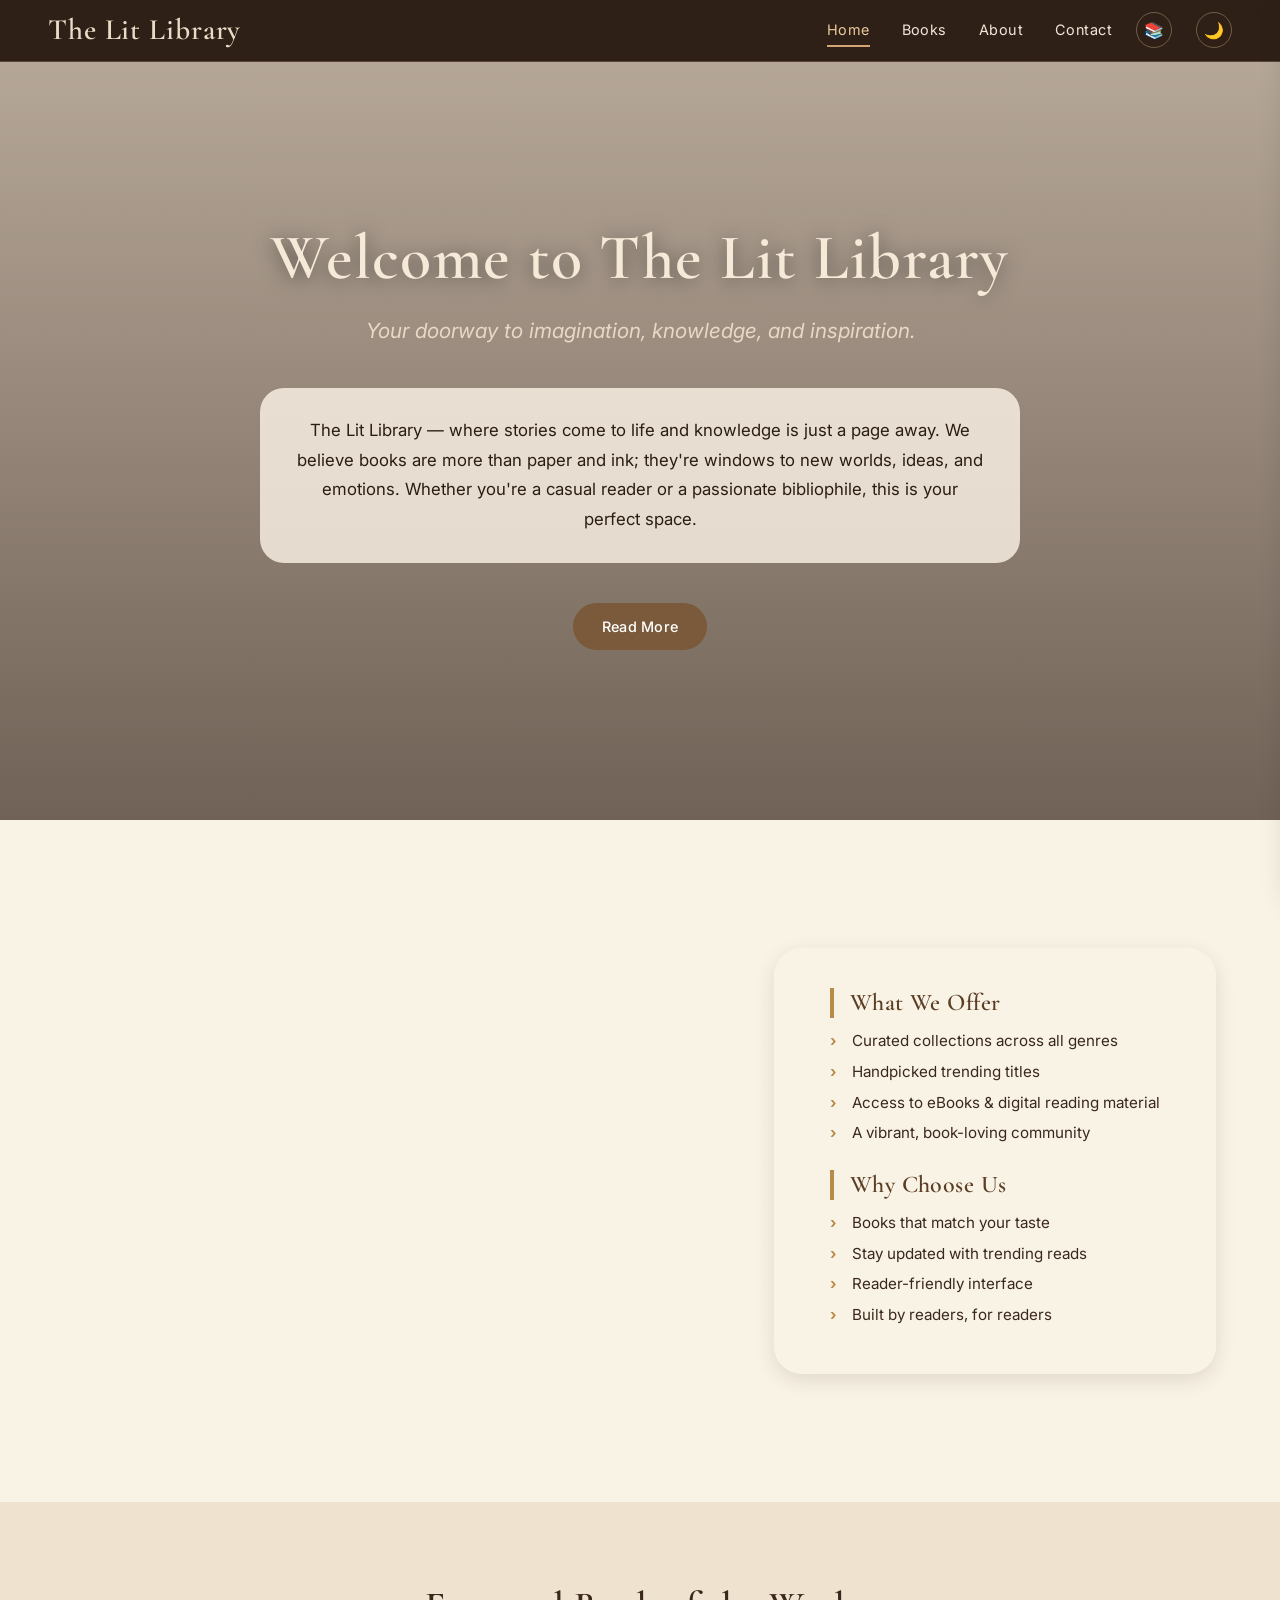
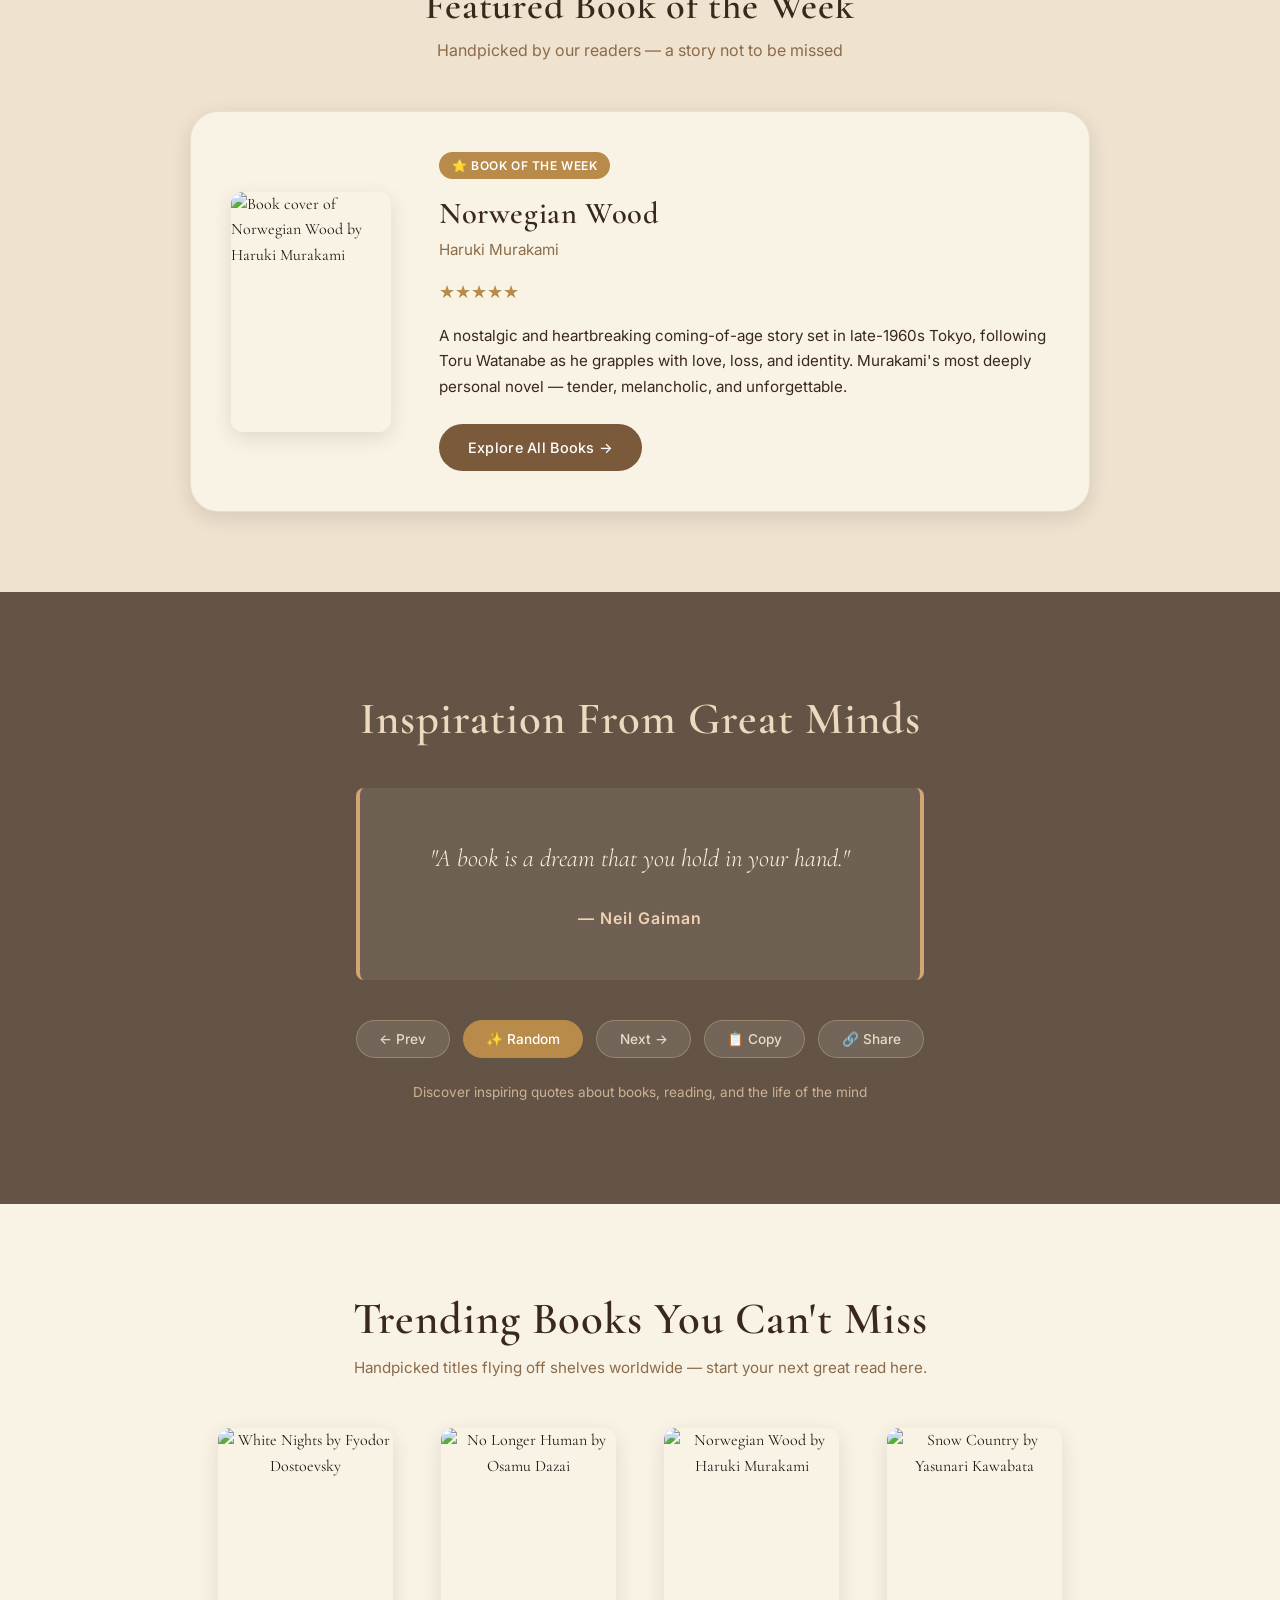
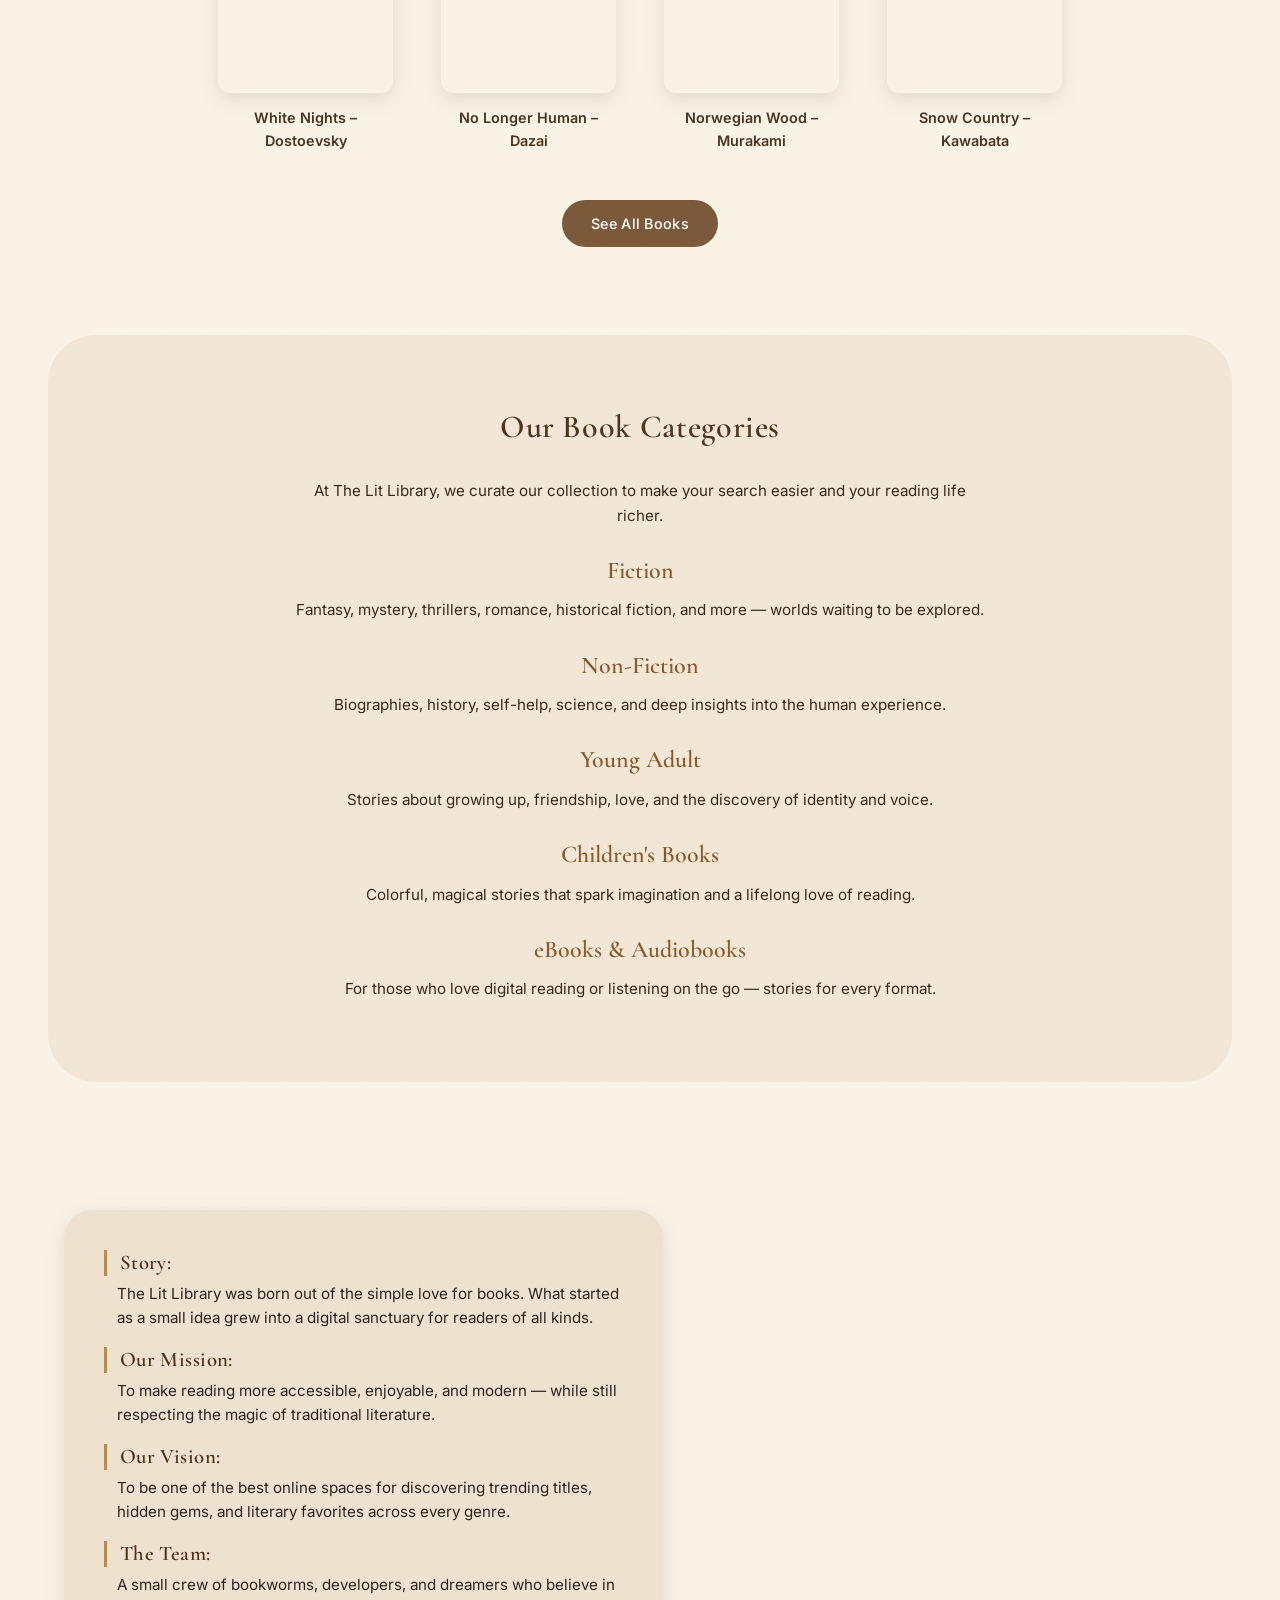
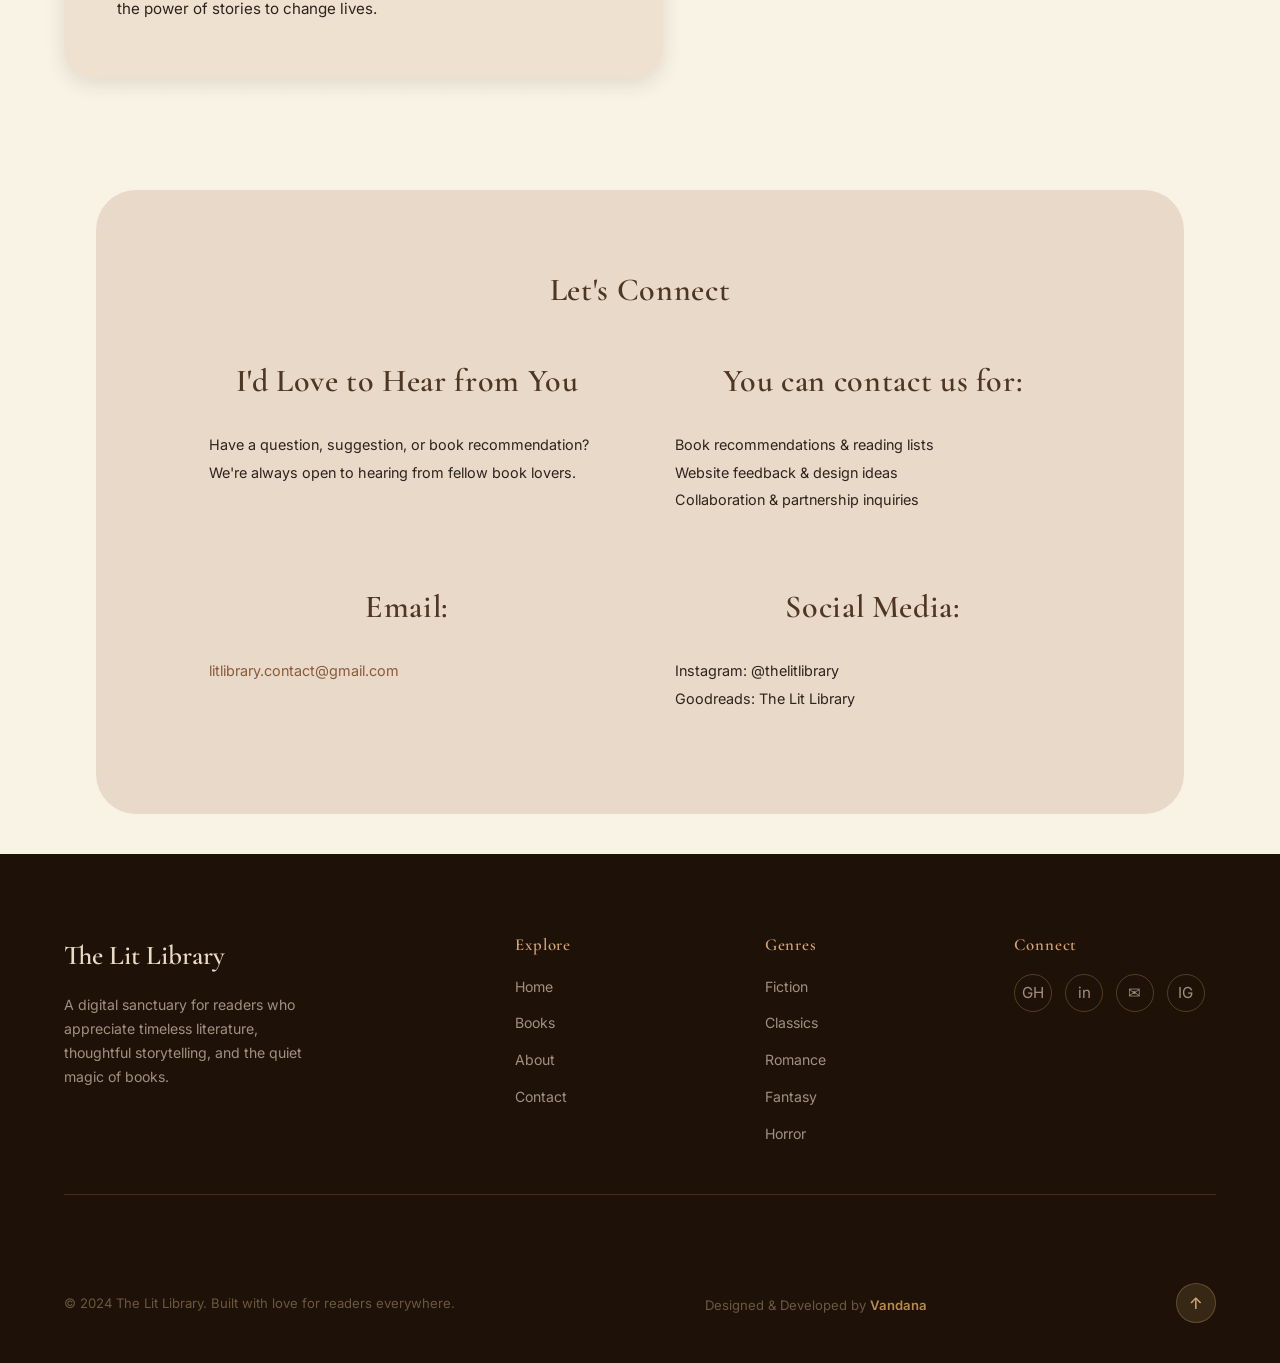
==== commit 47d97cf5: "Update index.html" ====
--- a/index.html
+++ b/index.html
@@ -251,6 +251,7 @@
     </div>
     <div class="footer-bottom">
       <p>© 2024 The Lit Library. Built with love for readers everywhere.</p>
+      <p class="footer-credit">Designed &amp; Developed by <strong><a href="https://github.com/VandanaCoder" target="_blank">Vandana</a></strong></p>
       <button class="scroll-top-btn" id="footer-scroll-top" aria-label="Scroll to top">↑</button>
     </div>
   </footer>
--- a/style.css
+++ b/style.css
@@ -1,60 +1,377 @@
-* {
+/* ============================================================
+   THE LIT LIBRARY — style.css
+   Single consolidated stylesheet. No duplicates.
+   Color palette: parchment, espresso, warm taupe, golden accents.
+   ============================================================ */
+
+/* ---------- GOOGLE FONTS ---------- */
+@import url('https://fonts.googleapis.com/css2?family=Cormorant+Garamond:ital,wght@0,300;0,400;0,500;0,600;0,700;1,300;1,400;1,600&family=Inter:wght@300;400;500;600&display=swap');
+
+/* ---------- RESET & ROOT ---------- */
+*, *::before, *::after {
   margin: 0;
   padding: 0;
   box-sizing: border-box;
 }
 
 :root {
-  --deep-parchment: #F9F3E6;
-  --espresso: #2A1B12;
-  --warm-taupe: #8B6B4A;
-  --aged-paper: #EADBC6;
-  --golden-accent: #B88B4A;
+  /* Core palette */
+  --parchment:        #F9F3E6;
+  --aged-paper:       #EADBC6;
+  --espresso:         #2A1B12;
+  --warm-taupe:       #8B6B4A;
+  --golden:           #B88B4A;
+  --golden-light:     #d4a574;
+  --cream:            #efe2cf;
+  --ink:              #1f1a14;
+  --brown-mid:        #7a5a3a;
+  --brown-dark:       #4b3522;
+  --brown-deep:       #3a281c;
+
+  /* Dark mode palette */
+  --dm-bg:            #1a1108;
+  --dm-surface:       #241910;
+  --dm-surface2:      #2e2010;
+  --dm-text:          #e8d5b7;
+  --dm-text-muted:    #a08060;
+  --dm-golden:        #c9975a;
+  --dm-border:        rgba(180,140,90,0.25);
+
+  /* Transitions */
+  --trans-fast:       0.2s ease;
+  --trans-med:        0.35s ease;
+  --trans-slow:       0.5s ease;
+
+  /* Shadows */
+  --shadow-sm:        0 2px 8px rgba(42,27,18,0.08);
+  --shadow-md:        0 6px 20px rgba(42,27,18,0.12);
+  --shadow-lg:        0 12px 40px rgba(42,27,18,0.18);
+}
+
+/* ---------- BASE ELEMENTS ---------- */
+html {
+  scroll-behavior: smooth;
 }
 
 body {
-  font-family: 'Cormorant Garamond', 'Georgia', serif;
-  background: var(--deep-parchment);
-  color: #1f1a14;
-  line-height: 1.55;
-}
-
-@import url('https://fonts.googleapis.com/css2?family=Cormorant+Garamond:wght@300;400;500;600;700&family=Inter:wght@300;400;500&display=swap');
-
-h1, h2, h3, h4 {
+  font-family: 'Cormorant Garamond', Georgia, serif;
+  background: var(--parchment);
+  color: var(--ink);
+  line-height: 1.6;
+  transition: background var(--trans-med), color var(--trans-med);
+}
+
+h1, h2, h3, h4, h5 {
   font-family: 'Cormorant Garamond', serif;
   font-weight: 600;
   letter-spacing: 0.02em;
-}
-
-p, li, a, button {
+  line-height: 1.25;
+}
+
+p, li, a, button, input, textarea, label, span {
   font-family: 'Inter', sans-serif;
 }
 
-.wholebody {
-  background-color: #F9F3E6;
-  background-image: radial-gradient(circle at 10% 20%, rgba(139, 107, 74, 0.03) 2%, transparent 2.5%);
-  background-size: 40px 40px;
-}
-
-/* Navigation */
+a {
+  color: inherit;
+  text-decoration: none;
+}
+
+img {
+  display: block;
+  max-width: 100%;
+}
+
+ul {
+  list-style: none;
+}
+
+/* ---------- DARK MODE ---------- */
+body.dark-mode {
+  background: var(--dm-bg);
+  color: var(--dm-text);
+}
+
+body.dark-mode nav {
+  background: rgba(10, 6, 2, 0.96);
+  border-bottom-color: var(--dm-border);
+}
+
+body.dark-mode .wholebody,
+body.dark-mode .book-wholebody {
+  background-color: var(--dm-bg);
+}
+
+body.dark-mode .Welcome p,
+body.dark-mode .Home-Detail {
+  background: rgba(36, 25, 16, 0.9);
+  color: var(--dm-text);
+}
+
+body.dark-mode .Home-Detail h2,
+body.dark-mode .Home-Detail p {
+  color: var(--dm-text);
+}
+
+body.dark-mode .Tranding-Books h2,
+body.dark-mode .booktitle p {
+  color: var(--dm-text);
+}
+
+body.dark-mode .Books {
+  background: var(--dm-surface);
+}
+
+body.dark-mode .Books h2,
+body.dark-mode .booktype,
+body.dark-mode .booktype2,
+body.dark-mode .booktype3,
+body.dark-mode .booktype4,
+body.dark-mode .booktype5 {
+  color: var(--dm-golden);
+}
+
+body.dark-mode .bookdetail p,
+body.dark-mode .bookdetail1 p,
+body.dark-mode .bookdetail2 p,
+body.dark-mode .bookdetail3 p,
+body.dark-mode .bookdetail4 p,
+body.dark-mode .bookdetail5 p {
+  color: var(--dm-text);
+}
+
+body.dark-mode .aboutus-image {
+  background: rgba(36, 25, 16, 0.92);
+  color: var(--dm-text);
+}
+
+body.dark-mode .aboutus-image h2,
+body.dark-mode .aboutus-image p {
+  color: var(--dm-text);
+}
+
+body.dark-mode .ContactUs {
+  background: var(--dm-surface);
+}
+
+body.dark-mode .connect1 h2,
+body.dark-mode .connect1 p {
+  color: var(--dm-text);
+}
+
+body.dark-mode .About {
+  background: rgba(10, 6, 2, 0.98);
+}
+
+body.dark-mode .book-card {
+  background: var(--dm-surface2);
+  border-color: var(--dm-border);
+}
+
+body.dark-mode .book-card-three h3,
+body.dark-mode .book-card-three .desc {
+  color: var(--dm-text);
+}
+
+body.dark-mode .genre {
+  background: var(--dm-surface);
+  color: var(--dm-golden);
+}
+
+body.dark-mode .search-bar input {
+  background: var(--dm-surface2);
+  border-color: var(--dm-border);
+  color: var(--dm-text);
+}
+
+body.dark-mode .filter-btn {
+  background: var(--dm-surface2);
+  border-color: var(--dm-border);
+  color: var(--dm-text);
+}
+
+body.dark-mode .filter-btn.active {
+  background: var(--dm-golden);
+  color: #1a1108;
+}
+
+body.dark-mode .book-modal-inner {
+  background: var(--dm-surface);
+  color: var(--dm-text);
+}
+
+body.dark-mode .modal-genre-badge {
+  background: var(--dm-surface2);
+  color: var(--dm-golden);
+}
+
+body.dark-mode .featured-book {
+  background: var(--dm-surface);
+}
+
+body.dark-mode .featured-book h3,
+body.dark-mode .featured-book p {
+  color: var(--dm-text);
+}
+
+body.dark-mode .about-section {
+  background: var(--dm-bg);
+  color: var(--dm-text);
+}
+
+body.dark-mode .about-section h1,
+body.dark-mode .about-section h2 {
+  color: var(--dm-golden);
+}
+
+body.dark-mode .about-section p,
+body.dark-mode .about-intro,
+body.dark-mode .about-list li {
+  color: var(--dm-text);
+}
+
+body.dark-mode .about-note,
+body.dark-mode .about-card {
+  background: var(--dm-surface2);
+  color: var(--dm-text);
+}
+
+body.dark-mode .contact-section {
+  background: var(--dm-bg);
+}
+
+body.dark-mode .contact-section h1,
+body.dark-mode .contact-section h2,
+body.dark-mode .contact-intro {
+  color: var(--dm-text);
+}
+
+body.dark-mode .contact-info {
+  background: var(--dm-surface2);
+}
+
+body.dark-mode .contact-info p,
+body.dark-mode .contact-extra-ul li {
+  color: var(--dm-text);
+}
+
+body.dark-mode .contact-form {
+  background: var(--dm-surface2);
+}
+
+body.dark-mode .contact-form input,
+body.dark-mode .contact-form textarea {
+  background: var(--dm-surface);
+  border-color: var(--dm-border);
+  color: var(--dm-text);
+}
+
+body.dark-mode .contact-note {
+  background: var(--dm-surface2);
+  color: var(--dm-text);
+}
+
+body.dark-mode .faq-item {
+  background: var(--dm-surface2);
+  border-color: var(--dm-border);
+}
+
+body.dark-mode .faq-question {
+  color: var(--dm-text);
+}
+
+body.dark-mode .faq-answer {
+  color: var(--dm-text-muted);
+}
+
+body.dark-mode .reading-list-panel {
+  background: var(--dm-surface);
+}
+
+body.dark-mode .reading-list-item {
+  background: var(--dm-surface2);
+  color: var(--dm-text);
+}
+
+body.dark-mode .h1-p {
+  background: var(--dm-bg);
+}
+
+body.dark-mode .book-h1,
+body.dark-mode .book-p {
+  color: var(--dm-text);
+}
+
+/* ---------- SCROLL ANIMATIONS ---------- */
+.fade-in {
+  opacity: 0;
+  transform: translateY(30px);
+  transition: opacity 0.7s ease, transform 0.7s ease;
+}
+
+.fade-in.visible {
+  opacity: 1;
+  transform: translateY(0);
+}
+
+.slide-up {
+  opacity: 0;
+  transform: translateY(50px);
+  transition: opacity 0.6s ease, transform 0.6s ease;
+}
+
+.slide-up.visible {
+  opacity: 1;
+  transform: translateY(0);
+}
+
+/* Staggered animation delays */
+.fade-in:nth-child(2) { transition-delay: 0.1s; }
+.fade-in:nth-child(3) { transition-delay: 0.2s; }
+.fade-in:nth-child(4) { transition-delay: 0.3s; }
+
+/* ---------- NAVIGATION ---------- */
 nav {
   display: flex;
   align-items: center;
   justify-content: space-between;
-  background: rgba(42, 27, 18, 0.92);
-  backdrop-filter: blur(8px);
+  background: rgba(42, 27, 18, 0.96);
+  backdrop-filter: blur(12px);
+  -webkit-backdrop-filter: blur(12px);
   position: fixed;
+  top: 0;
+  left: 0;
   width: 100%;
-  padding: 0.6rem 3rem;
+  padding: 0.75rem 3rem;
   z-index: 1000;
-  border-bottom: 1px solid rgba(210, 180, 140, 0.3);
-}
-
+  border-bottom: 1px solid rgba(210, 180, 140, 0.25);
+  transition: padding var(--trans-med), box-shadow var(--trans-med);
+}
+
+nav.scrolled {
+  padding: 0.5rem 3rem;
+  box-shadow: 0 4px 20px rgba(0,0,0,0.3);
+}
+
+/* Logo */
 nav h1 a {
   text-decoration: none;
   color: #EADBC6;
-  font-size: 1.9rem;
+  font-size: 1.85rem;
+  font-family: 'Cormorant Garamond', serif;
+  letter-spacing: 0.03em;
+  transition: color var(--trans-fast);
+}
+
+nav h1 a:hover {
+  color: var(--golden-light);
+}
+
+/* Nav controls (dark mode + hamburger + links) */
+.nav-controls {
+  display: flex;
+  align-items: center;
+  gap: 1.5rem;
 }
 
 nav ul {
@@ -66,69 +383,197 @@
 nav ul li a {
   color: #F2E6D8;
   text-decoration: none;
-  padding: 0.5rem 0;
-  border-bottom: 1px solid transparent;
-  transition: 0.2s;
-}
-
-nav ul li a:hover {
+  font-size: 0.9rem;
+  font-weight: 400;
+  padding: 0.4rem 0;
+  border-bottom: 2px solid transparent;
+  transition: color var(--trans-fast), border-color var(--trans-fast);
+  letter-spacing: 0.03em;
+}
+
+nav ul li a:hover,
+nav ul li a.active {
   color: #EBCB9B;
-  border-bottom-color: #c7a16b;
-}
-
-button, .rm-button, .book-button {
-  background: #7a5a3a;
+  border-bottom-color: var(--golden-light);
+}
+
+/* Dark mode toggle button */
+.dark-toggle {
+  background: none;
+  border: 1px solid rgba(210, 180, 140, 0.4);
+  color: #EADBC6;
+  width: 36px;
+  height: 36px;
+  border-radius: 50%;
+  cursor: pointer;
+  font-size: 1rem;
+  display: flex;
+  align-items: center;
+  justify-content: center;
+  transition: all var(--trans-fast);
+  padding: 0;
+  flex-shrink: 0;
+}
+
+.dark-toggle:hover {
+  background: rgba(210, 180, 140, 0.15);
+  border-color: var(--golden-light);
+  transform: none;
+}
+
+/* Hamburger */
+.hamburger {
+  display: none;
+  flex-direction: column;
+  gap: 5px;
+  cursor: pointer;
+  background: none;
   border: none;
-  padding: 0.8rem 2rem;
+  padding: 4px;
+}
+
+.hamburger span {
+  display: block;
+  width: 24px;
+  height: 2px;
+  background: #EADBC6;
+  border-radius: 2px;
+  transition: all var(--trans-med);
+}
+
+.hamburger.open span:nth-child(1) {
+  transform: translateY(7px) rotate(45deg);
+}
+.hamburger.open span:nth-child(2) {
+  opacity: 0;
+  transform: scaleX(0);
+}
+.hamburger.open span:nth-child(3) {
+  transform: translateY(-7px) rotate(-45deg);
+}
+
+/* Reading list icon in nav */
+.nav-rl-btn {
+  background: none;
+  border: 1px solid rgba(210, 180, 140, 0.4);
+  color: #EADBC6;
+  width: 36px;
+  height: 36px;
+  border-radius: 50%;
+  cursor: pointer;
+  font-size: 1rem;
+  display: flex;
+  align-items: center;
+  justify-content: center;
+  position: relative;
+  transition: all var(--trans-fast);
+  padding: 0;
+  flex-shrink: 0;
+}
+
+.nav-rl-btn:hover {
+  background: rgba(210, 180, 140, 0.15);
+  border-color: var(--golden-light);
+  transform: none;
+}
+
+.rl-count {
+  position: absolute;
+  top: -4px;
+  right: -4px;
+  background: var(--golden);
+  color: white;
+  font-size: 0.65rem;
+  width: 16px;
+  height: 16px;
+  border-radius: 50%;
+  display: flex;
+  align-items: center;
+  justify-content: center;
+  font-weight: 600;
+}
+
+/* ---------- GLOBAL BUTTON ---------- */
+.btn {
+  display: inline-flex;
+  align-items: center;
+  justify-content: center;
+  gap: 0.4rem;
+  background: var(--brown-mid);
+  border: none;
+  padding: 0.75rem 1.8rem;
   color: white;
   border-radius: 36px;
   cursor: pointer;
-  transition: 0.25s;
+  transition: background var(--trans-fast), transform var(--trans-fast), box-shadow var(--trans-fast);
   font-family: 'Inter', sans-serif;
-}
-
-button:hover, .rm-button:hover, .book-button:hover {
+  font-size: 0.9rem;
+  font-weight: 500;
+  letter-spacing: 0.02em;
+  position: relative;
+  overflow: hidden;
+  text-decoration: none;
+}
+
+.btn:hover {
   background: #936e48;
   transform: translateY(-2px);
-}
-
-.rm-button a, .book-button a {
+  box-shadow: 0 6px 20px rgba(122,90,58,0.35);
+}
+
+.btn:active {
+  transform: translateY(0);
+}
+
+/* Ripple effect */
+.btn::after {
+  content: '';
+  position: absolute;
+  width: 0;
+  height: 0;
+  border-radius: 50%;
+  background: rgba(255,255,255,0.25);
+  top: 50%;
+  left: 50%;
+  transform: translate(-50%, -50%);
+  transition: width 0.4s ease, height 0.4s ease, opacity 0.4s ease;
+  opacity: 0;
+}
+
+.btn:active::after {
+  width: 200px;
+  height: 200px;
+  opacity: 0;
+}
+
+/* Legacy button classes — mapped to .btn */
+button,
+.rm-button,
+.book-button {
+  background: var(--brown-mid);
+  border: none;
+  padding: 0.75rem 1.8rem;
+  color: white;
+  border-radius: 36px;
+  cursor: pointer;
+  transition: background var(--trans-fast), transform var(--trans-fast), box-shadow var(--trans-fast);
+  font-family: 'Inter', sans-serif;
+  font-size: 0.9rem;
+  font-weight: 500;
+}
+
+button:hover,
+.rm-button:hover,
+.book-button:hover {
+  background: #936e48;
+  transform: translateY(-2px);
+  box-shadow: 0 6px 20px rgba(122,90,58,0.35);
+}
+
+.rm-button a,
+.book-button a {
   text-decoration: none;
   color: white;
-}
-
-/* Home Section */
-.homeimage {
- background-image: linear-gradient(rgba(70, 90, 23, 0.2), rgba(61, 40, 34, 0.6)), url(https://i.postimg.cc/GpwkgJ1R/pexels-monstera-2099262.jpg);
-    background-repeat: no-repeat;
-    background-position: center 50%;
-    background-size: cover;
-    min-height: 794px;
-    /* margin-top: 0px;*/
-}
-
-.homeintro {
-  text-align: center;
-  padding-top: 15rem;
-}
-.homeintro h1 {
-  font-size: 3.2rem;
-  color: #2c1d12;
-}
-.homeintro p {
-  font-size: 1.3rem;
-  color: #3e2a1f;
-  font-style: italic;
-}
-
-.Welcome p {
-  max-width: 800px;
-    margin: 2rem auto;
-    text-align: center;
-    background: rgba(255, 248, 235, 0.7);
-    padding: 1.7rem;
-    border-radius: 24px;
-    font-size:17.5px;
 }
 
 .rm-button {
@@ -137,39 +582,227 @@
   margin: 0 auto 2rem auto;
 }
 
+/* ---------- WHOLEBODY WRAPPER ---------- */
+.wholebody {
+  background-color: var(--parchment);
+  background-image: radial-gradient(circle at 10% 20%, rgba(139,107,74,0.03) 2%, transparent 2.5%);
+  background-size: 40px 40px;
+}
+
+/* ============================================================
+   HOME PAGE
+   ============================================================ */
+
+/* --- Hero --- */
+.homeimage {
+  background-image:
+    linear-gradient(rgba(70, 40, 20, 0.35), rgba(40, 20, 10, 0.65)),
+    url('https://i.postimg.cc/GpwkgJ1R/pexels-monstera-2099262.jpg');
+  background-repeat: no-repeat;
+  background-position: center 50%;
+  background-size: cover;
+  min-height: 820px;
+  display: flex;
+  flex-direction: column;
+  align-items: center;
+  justify-content: center;
+  padding-top: 80px;
+}
+
+.homeintro {
+  text-align: center;
+  padding: 0 1.5rem;
+  animation: heroFadeIn 1.2s ease both;
+}
+
+@keyframes heroFadeIn {
+  from { opacity: 0; transform: translateY(30px); }
+  to   { opacity: 1; transform: translateY(0); }
+}
+
+.homeintro h1 {
+  font-size: clamp(2.2rem, 5vw, 4rem);
+  color: #f5ead8;
+  text-shadow: 0 2px 20px rgba(0,0,0,0.5);
+  margin-bottom: 1rem;
+}
+
+.homeintro p {
+  font-size: clamp(1rem, 2vw, 1.3rem);
+  color: #e8d9c4;
+  font-style: italic;
+}
+
+.Welcome {
+  animation: heroFadeIn 1.4s ease 0.2s both;
+}
+
+.Welcome p {
+  max-width: 760px;
+  margin: 2.5rem auto;
+  text-align: center;
+  background: rgba(255, 248, 235, 0.78);
+  padding: 1.8rem 2.2rem;
+  border-radius: 24px;
+  font-size: 1.05rem;
+  line-height: 1.75;
+  color: #2c1d12;
+  backdrop-filter: blur(4px);
+}
+
+/* --- What We Offer panel --- */
 .home-detail-image {
   background-image: url('https://i.postimg.cc/3x9NWGkp/pexels-rabiahanim-7574807.jpg');
   background-repeat: no-repeat;
-      background-position: 50% 50%;
-    background-size: 81% 90%;
-    padding: 186px 800px 195px 0;
+  background-position: left center;
+  background-size: 55% auto;
+  padding: 8rem 4rem 8rem 0rem;
+  min-height: 580px;
+  display: flex;
+  align-items: center;
+  justify-content: flex-end;
+  margin-left: 2rem;
 }
 
 .Home-Detail {
-  max-width: 65%;
-  margin-left: auto;
-  padding: 2rem 4rem 2rem 2rem;
-  background: rgba(249, 243, 230, 0.85);
+  max-width: 48%;
+  padding: 2.5rem 3.5rem;
+  background: rgba(249, 243, 230, 0.9);
   border-radius: 28px;
+  backdrop-filter: blur(4px);
+  box-shadow: var(--shadow-md);
 }
 
 .Home-Detail h2 {
   color: #5c3e25;
-  border-left: 4px solid #b2824a;
+  border-left: 4px solid var(--golden);
   padding-left: 1rem;
-  margin-top: 1rem;
-}
-
-/* ---------- QUOTE SECTION ---------- */
+  margin-top: 1.5rem;
+  margin-bottom: 0.7rem;
+  font-size: 1.5rem;
+}
+
+.Home-Detail h2:first-child {
+  margin-top: 0;
+}
+
+.Home-Detail p {
+  color: #3a281c;
+  padding-left: 1.4rem;
+  margin-bottom: 0.4rem;
+  font-size: 0.95rem;
+  position: relative;
+}
+
+.Home-Detail p::before {
+  content: '›';
+  position: absolute;
+  left: 0;
+  color: var(--golden);
+  font-weight: 700;
+}
+
+/* --- Featured Book of the Week --- */
+.featured-section {
+  padding: 5rem 2rem;
+  background: var(--cream);
+  margin: 0;
+}
+
+.featured-section .section-title {
+  text-align: center;
+  font-size: clamp(1.8rem, 3vw, 2.6rem);
+  color: var(--brown-deep);
+  margin-bottom: 0.5rem;
+}
+
+.featured-section .section-subtitle {
+  text-align: center;
+  color: var(--warm-taupe);
+  font-size: 1rem;
+  margin-bottom: 3rem;
+}
+
+.featured-book {
+  display: flex;
+  gap: 3rem;
+  align-items: center;
+  max-width: 900px;
+  margin: 0 auto;
+  background: var(--parchment);
+  border-radius: 28px;
+  padding: 2.5rem;
+  box-shadow: var(--shadow-md);
+  border: 1px solid rgba(184, 139, 74, 0.2);
+  transition: transform var(--trans-med), box-shadow var(--trans-med);
+}
+
+.featured-book:hover {
+  transform: translateY(-4px);
+  box-shadow: var(--shadow-lg);
+}
+
+.featured-book img {
+  width: 160px;
+  height: 240px;
+  object-fit: cover;
+  border-radius: 12px;
+  box-shadow: var(--shadow-md);
+  flex-shrink: 0;
+}
+
+.featured-book-info {
+  flex: 1;
+}
+
+.featured-badge {
+  display: inline-block;
+  background: var(--golden);
+  color: white;
+  font-size: 0.75rem;
+  font-weight: 600;
+  padding: 0.25rem 0.8rem;
+  border-radius: 20px;
+  letter-spacing: 0.05em;
+  text-transform: uppercase;
+  margin-bottom: 1rem;
+}
+
+.featured-book h3 {
+  font-size: 1.9rem;
+  color: var(--brown-deep);
+  margin-bottom: 0.3rem;
+}
+
+.featured-book .author-name {
+  color: var(--warm-taupe);
+  font-size: 0.95rem;
+  margin-bottom: 1rem;
+}
+
+.featured-book .featured-desc {
+  color: #3a281c;
+  line-height: 1.7;
+  margin-bottom: 1.5rem;
+  font-size: 0.95rem;
+}
+
+.featured-stars {
+  color: var(--golden);
+  font-size: 1.1rem;
+  margin-bottom: 1rem;
+}
+
+/* --- Quote Section --- */
 .Quote {
-  background: linear-gradient(rgba(61, 40, 23, 0.7), rgba(61, 40, 23, 0.7)),
+  background:
+    linear-gradient(rgba(42, 22, 8, 0.72), rgba(42, 22, 8, 0.72)),
     url('https://images.unsplash.com/photo-1506880018603-83d5b814b5a6?w=1200&q=80');
   background-size: cover;
   background-position: center;
-  background-attachment: scroll;
-  padding: 120px 60px;
+  padding: 100px 2rem;
   text-align: center;
-  min-height: 600px;
+  min-height: 560px;
   display: flex;
   flex-direction: column;
   justify-content: center;
@@ -177,566 +810,1820 @@
 }
 
 .Quote h2 {
-  font-size: 2.8rem;
+  font-size: clamp(1.8rem, 3.5vw, 2.8rem);
   color: #ecd9be;
-  margin-bottom: 80px;
+  margin-bottom: 2.5rem;
   letter-spacing: 1px;
-  font-weight: 600;
 }
 
 .quote-detail {
-  max-width: 900px;
+  max-width: 860px;
   margin: 0 auto;
   display: flex;
   flex-direction: column;
   align-items: center;
-  justify-content: center;
 }
 
 #quote-container {
-  background: rgba(255, 255, 255, 0.08);
-  padding: 50px 40px;
+  background: rgba(255, 255, 255, 0.07);
+  padding: 3rem 2.5rem;
   border-radius: 8px;
-  border-left: 5px solid var(--accent-gold);
-  border-right: 5px solid var(--accent-gold);
-  margin-bottom: 40px;
-  min-height: 200px;
+  border-left: 4px solid var(--golden-light);
+  border-right: 4px solid var(--golden-light);
+  margin-bottom: 2.5rem;
+  min-height: 180px;
+  width: 100%;
   display: flex;
   flex-direction: column;
   justify-content: center;
   align-items: center;
-  transition: all 0.5s ease;
+  transition: opacity var(--trans-slow), transform var(--trans-slow);
 }
 
 #quote-text {
   color: #fef3e0;
-  font-size: 1.6rem;
+  font-size: clamp(1.1rem, 2vw, 1.55rem);
   font-style: italic;
-  margin-bottom: 25px;
-  line-height: 1.8;
-  letter-spacing: 0.5px;
+  margin-bottom: 1.5rem;
+  line-height: 1.85;
   font-weight: 300;
+  font-family: 'Cormorant Garamond', serif;
 }
 
 #quote-author {
-  color:#f1d2b0fa;
-  font-size: 1.1rem;
-  font-style: normal;
+  color: #f1d2b0;
+  font-size: 1rem;
   font-weight: 600;
   letter-spacing: 1px;
 }
 
 .quote-buttons {
   display: flex;
-  gap: 20px;
+  gap: 0.8rem;
   justify-content: center;
   flex-wrap: wrap;
 }
 
-#new-quote-btn {
-  padding: 14px 35px;
-  font-size: 1rem;
-  /* background: linear-gradient(135deg, #d4a574, #c9956a);
-  color:#3d2817; */
-  border: none;
+.quote-buttons button {
+  padding: 0.65rem 1.4rem;
+  font-size: 0.85rem;
+  background: rgba(255,255,255,0.1);
+  border: 1px solid rgba(210,180,140,0.4);
+  color: #EADBC6;
   border-radius: 50px;
   cursor: pointer;
-  box-shadow:  0 4px 15px rgba(0, 0, 0, 0.1);
-  transition: all 0.3s ease;
-  font-weight: 600;
-  letter-spacing: 0.5px;
+  transition: all var(--trans-fast);
+  font-weight: 500;
+}
+
+.quote-buttons button:hover {
+  background: rgba(210,180,140,0.25);
+  border-color: var(--golden-light);
+  transform: translateY(-2px);
+  color: #fef3e0;
+}
+
+#new-quote-btn {
+  background: var(--golden) !important;
+  border-color: var(--golden) !important;
+  color: white !important;
 }
 
 #new-quote-btn:hover {
-  transform: translateY(-3px);
-  box-shadow:  0 4px 15px rgba(0, 0, 0, 0.1);
-  background: linear-gradient(135deg, #c9956a, #d4a574);
+  background: var(--golden-light) !important;
+  border-color: var(--golden-light) !important;
 }
 
 .quote-info {
-  color: #f1d2b0fa;
-  font-size: 0.9rem;
-  margin-top: 30px;
-  opacity: 0.8;
-}
-
-/* Trending Books */
+  color: #f1d2b0;
+  font-size: 0.85rem;
+  margin-top: 1.5rem;
+  opacity: 0.75;
+}
+
+/* --- Trending Books --- */
 .Tranding-Books {
-  padding: 5.5rem 0;
+  padding: 5.5rem 2rem;
   text-align: center;
 }
+
 .Tranding-Books h2 {
-  font-size: 3.2rem;
-  color: #3a281c;
-}
+  font-size: clamp(1.8rem, 3.5vw, 3rem);
+  color: var(--brown-deep);
+  margin-bottom: 0.5rem;
+}
+
+.Tranding-Books > p {
+  color: var(--warm-taupe);
+  max-width: 600px;
+  margin: 0 auto 3rem;
+  font-size: 0.95rem;
+}
+
 .Tranding-Books-Details {
-      display: flex;
-    flex-wrap: wrap;
-    justify-content: center;
-    gap: 3.5rem;
-    margin: 3rem 0;
-}
+  display: flex;
+  flex-wrap: wrap;
+  justify-content: center;
+  gap: 3rem;
+  margin: 0 auto 3rem;
+  max-width: 1000px;
+}
+
 .all-three {
-  width: 180px;
-  transition: 0.2s;
-}
+  width: 175px;
+  cursor: pointer;
+  transition: transform var(--trans-fast);
+}
+
 .all-three:hover {
-  transform: scale(1.03);
-}
+  transform: translateY(-6px);
+}
+
 .bookimage img {
   width: 100%;
-  height: 270px;
+  height: 265px;
   object-fit: cover;
   border-radius: 12px;
-}
+  box-shadow: var(--shadow-md);
+  transition: box-shadow var(--trans-fast);
+}
+
+.all-three:hover .bookimage img {
+  box-shadow: var(--shadow-lg);
+}
+
 .booktitle p {
   font-weight: 600;
   margin-top: 0.8rem;
-  color: #4b3522;
-}
-
-/* Books Category */
+  color: var(--brown-dark);
+  font-size: 0.9rem;
+}
+
+/* --- Book Categories --- */
 .Books {
-  background:#efe2cfad;
-  padding: 4rem 2rem;
+  background: #efe2cfad;
+  padding: 4.5rem 2rem;
   border-radius: 48px;
-  margin: 0 3rem 0 3rem;
-}
+  margin: 0 3rem;
+}
+
 .Books h2 {
   text-align: center;
-  font-size: 2rem;
+  font-size: clamp(1.6rem, 2.5vw, 2.2rem);
   color: #4e3622;
-}
+  margin-bottom: 2rem;
+}
+
 .booktype, .booktype2, .booktype3, .booktype4, .booktype5 {
-  font-size: 1.6rem;
+  font-size: 1.5rem;
   text-align: center;
   color: #8b5a2b;
   margin-top: 1.5rem;
-}
-.bookdetail p, .bookdetail1 p, .bookdetail2 p, .bookdetail3 p, .bookdetail4 p, .bookdetail5 p {
-  max-width: 800px;
+  font-family: 'Cormorant Garamond', serif;
+  font-weight: 600;
+}
+
+.bookdetail p,
+.bookdetail1 p,
+.bookdetail2 p,
+.bookdetail3 p,
+.bookdetail4 p,
+.bookdetail5 p {
+  max-width: 700px;
   margin: 0.5rem auto;
   text-align: center;
-}
-
-/* About Us Section */
+  color: #3a281c;
+  font-size: 0.95rem;
+}
+
+/* --- About Us Home Section --- */
 .AboutUs {
   background-image: url('https://i.postimg.cc/W3YS54vD/Books-Cats-Furrever-books-cats-library-bookstore.jpg');
   background-size: 35% auto;
-  background-position: 92% center;
+  background-position: 95% center;
   background-repeat: no-repeat;
-  min-height: 630px;
-  padding: 3rem;
+  min-height: 580px;
+  padding: 4rem 4rem;
   margin: 4rem 0 2rem 0;
-}
+  display: flex;
+  align-items: center;
+}
+
 .aboutus-image {
-  max-width: 55%;
-  background: rgba(237, 222, 205 , 0.85);
-  backdrop-filter: blur(3px);
+  max-width: 52%;
+  background: rgba(237, 222, 205, 0.88);
+  backdrop-filter: blur(4px);
   border-radius: 28px;
-  padding: 2rem;
-}
+  padding: 2.5rem;
+  box-shadow: var(--shadow-md);
+}
+
 .aboutus-image h2 {
   color: #4e2f1a;
-}
-
-/* Contact Section */
+  font-size: 1.3rem;
+  margin-bottom: 0.4rem;
+  border-left: 3px solid var(--golden);
+  padding-left: 0.8rem;
+}
+
+.aboutus-image p {
+  color: #2c241c;
+  margin-bottom: 1rem;
+  font-size: 0.95rem;
+  padding-left: 0.8rem;
+}
+
+/* --- Contact Us Home Section --- */
 .ContactUs {
-  padding: 5rem 12rem;
-    background: #e8d9c8;
-    border-radius: 40px;
-    margin: 3rem 6rem 2.5rem 6rem;
+  padding: 5rem 4rem;
+  background: #e8d9c8;
+  border-radius: 40px;
+  margin: 3rem 6rem 2.5rem;
+}
+
+.ContactUs h2:first-child {
+  text-align: center;
+  font-size: clamp(1.6rem, 2.5vw, 2.2rem);
+  color: #4e3622;
+  margin-bottom: 2rem;
 }
 
 .connect {
   display: grid;
   grid-template-columns: repeat(2, 1fr);
   gap: 2rem;
-  max-width: 1000px;
-  margin: auto;
-  margin-top: 5px;
-}
-.connect1 h2, .connect1 p {
-  text-align: left;
+  max-width: 900px;
+  margin: 0 auto;
+}
+
+.connect1 {
+  padding: 1.2rem;
+}
+
+.connect1 h2 {
+  color: #4e2f1a;
+  font-size: 1.2rem;
+  margin-bottom: 0.5rem;
+}
+
+.connect1 p {
   color: #2e241c;
-}
+  font-size: 0.9rem;
+  margin-bottom: 0.3rem;
+}
+
 .connect1 a {
   color: #8b5a3c;
   text-decoration: none;
-}
-
-/* Footer */
+  transition: color var(--trans-fast);
+}
+
+.connect1 a:hover {
+  color: var(--golden);
+}
+
+/* --- Footer --- */
+.site-footer {
+  background: #1e1208;
+  padding: 5rem 4rem 2.5rem;
+  color: #e8d5b7;
+}
+
+.footer-top {
+  display: grid;
+  grid-template-columns: 2fr 1fr 1fr 1fr;
+  gap: 3rem;
+  max-width: 1200px;
+  margin: 0 auto 4rem;
+  padding-bottom: 3rem;
+  border-bottom: 1px solid rgba(200, 160, 100, 0.2);
+}
+
+.footer-brand .footer-logo {
+  font-family: 'Cormorant Garamond', serif;
+  font-size: 1.7rem;
+  color: var(--aged-paper);
+  font-weight: 600;
+  margin-bottom: 1rem;
+  display: block;
+}
+
+.footer-brand p {
+  color: #a09080;
+  font-size: 0.88rem;
+  line-height: 1.7;
+  max-width: 260px;
+}
+
+.footer-col h4 {
+  font-family: 'Cormorant Garamond', serif;
+  color: var(--golden-light);
+  font-size: 1.05rem;
+  margin-bottom: 1.2rem;
+  letter-spacing: 0.05em;
+}
+
+.footer-col ul {
+  list-style: none;
+  display: flex;
+  flex-direction: column;
+  gap: 0.7rem;
+}
+
+.footer-col ul li a {
+  color: #a09080;
+  text-decoration: none;
+  font-size: 0.88rem;
+  transition: color var(--trans-fast);
+}
+
+.footer-col ul li a:hover {
+  color: var(--golden-light);
+}
+
+.footer-social-links {
+  display: flex;
+  gap: 0.8rem;
+  flex-wrap: wrap;
+}
+
+.social-icon {
+  width: 38px;
+  height: 38px;
+  border-radius: 50%;
+  border: 1px solid rgba(200,160,100,0.3);
+  display: flex;
+  align-items: center;
+  justify-content: center;
+  color: #a09080;
+  text-decoration: none;
+  font-size: 0.95rem;
+  transition: all var(--trans-fast);
+}
+
+.social-icon:hover {
+  background: rgba(200,160,100,0.15);
+  border-color: var(--golden-light);
+  color: var(--golden-light);
+  transform: translateY(-2px);
+}
+
+.footer-bottom {
+  display: flex;
+  align-items: center;
+  justify-content: space-between;
+  max-width: 1200px;
+  margin: 0 auto;
+  padding-top: 1.5rem;
+  gap: 1rem;
+  flex-wrap: wrap;
+}
+
+.footer-bottom p {
+  color: #6a5840;
+  font-size: 0.82rem;
+}
+
+.scroll-top-btn {
+  width: 40px;
+  height: 40px;
+  border-radius: 50%;
+  background: rgba(200,160,100,0.15);
+  border: 1px solid rgba(200,160,100,0.3);
+  color: var(--golden-light);
+  cursor: pointer;
+  display: flex;
+  align-items: center;
+  justify-content: center;
+  font-size: 1rem;
+  transition: all var(--trans-fast);
+  padding: 0;
+}
+
+.scroll-top-btn:hover {
+  background: rgba(200,160,100,0.25);
+  border-color: var(--golden-light);
+  transform: translateY(-2px);
+}
+
+/* Legacy footer (About section) kept for compatibility */
 .About {
   background: #2a1b12e0;
-  backdrop-filter: blur(12px);
-  padding: 5.5rem 1rem;
-}
+  padding: 5rem 2rem;
+}
+
 .aboutcenter {
   text-align: center;
   color: #f7ecd9;
-}
+  margin-bottom: 2rem;
+}
+
+.aboutcenter p {
+  font-style: italic;
+  color: #c9b08a;
+  margin-top: 0.5rem;
+}
+
 .endheadline {
   display: flex;
-  justify-content: space-between;
+  justify-content: space-around;
   max-width: 1000px;
-  margin: auto;
+  margin: 0 auto;
   color: #f3e4cf;
-}
+  gap: 2rem;
+}
+
+.endheadline h3 {
+  color: var(--golden-light);
+  margin-bottom: 0.5rem;
+  font-size: 1rem;
+  letter-spacing: 0.1em;
+}
+
+.endheadline p {
+  color: #b09070;
+  font-size: 0.88rem;
+}
+
 .endheadline a {
   color: #decbae;
   text-decoration: none;
-}
-
-@media (max-width: 1000px) {
-  nav { padding: 0.6rem 1.5rem; }
-  .Home-Detail { max-width: 80%; margin: 1rem auto; }
-  .aboutus-image { max-width: 80%; }
-  .endheadline { flex-direction: column; gap: 1.5rem; text-align: center; }
-}
-@media (max-width: 780px) {
-  nav ul { gap: 0.8rem; }
-  .homeintro h1 { font-size: 2rem; }
-  .connect { grid-template-columns: 1fr; }
-}
-
-
-
-
-
-
-
-
-
-* { margin: 0; padding: 0; box-sizing: border-box; }
-:root { --deep-parchment: #F9F3E6; --espresso: #2A1B12; --warm-taupe: #8B6B4A; }
-body { font-family: 'Cormorant Garamond', 'Georgia', serif; background: var(--deep-parchment); }
-@import url('https://fonts.googleapis.com/css2?family=Cormorant+Garamond:wght@400;600;700&family=Inter:wght@300;400&display=swap');
-h1, h2 { font-family: 'Cormorant Garamond', serif; font-weight: 600; }
-p, li { font-family: 'Inter', sans-serif; }
-
-nav {
+  transition: color var(--trans-fast);
+}
+
+.endheadline a:hover {
+  color: var(--golden-light);
+}
+
+.footer-credit {
+  font-size: 0.8rem;
+  color: var(--warm-taupe);
+  margin-top: 0.3rem;
+  font-family: 'Inter', sans-serif;
+}
+.footer-credit strong {
+  color: var(--golden);
+  font-weight: 600;
+}
+body.dark-mode .footer-credit {
+  color: var(--dm-text-muted);
+}
+body.dark-mode .footer-credit strong {
+  color: var(--dm-golden);
+}
+
+/* ============================================================
+   BOOKS PAGE
+   ============================================================ */
+
+.book-wholebody {
+  background-color: var(--parchment);
+  padding-top: 85px;
+  padding-bottom: 5rem;
+  min-height: 100vh;
+}
+
+.h1-p {
+  text-align: center;
+  padding: 3.5rem 2rem 1.5rem;
+}
+
+.book-h1 {
+  font-size: clamp(2rem, 4vw, 2.8rem);
+  color: var(--brown-deep);
+  margin-bottom: 0.8rem;
+}
+
+.book-p {
+  color: #4f3a28;
+  max-width: 680px;
+  margin: 0 auto;
+  font-size: 0.95rem;
+  line-height: 1.7;
+}
+
+/* --- Search Bar --- */
+.search-bar {
+  max-width: 600px;
+  margin: 2rem auto 1.5rem;
+  padding: 0 2rem;
+  position: relative;
+}
+
+.search-bar input {
+  width: 100%;
+  padding: 0.9rem 1.4rem 0.9rem 3rem;
+  border: 1.5px solid #d4c0a4;
+  border-radius: 50px;
+  font-size: 0.95rem;
+  background: white;
+  color: var(--ink);
+  transition: border-color var(--trans-fast), box-shadow var(--trans-fast);
+  font-family: 'Inter', sans-serif;
+}
+
+.search-bar input:focus {
+  outline: none;
+  border-color: var(--golden);
+  box-shadow: 0 0 0 3px rgba(184,139,74,0.15);
+}
+
+.search-bar::before {
+  content: '🔍';
+  position: absolute;
+  left: 3rem;
+  top: 50%;
+  transform: translateY(-50%);
+  font-size: 0.9rem;
+  pointer-events: none;
+}
+
+/* --- Filter Buttons --- */
+.filter-bar {
+  display: flex;
+  flex-wrap: wrap;
+  gap: 0.6rem;
+  justify-content: center;
+  padding: 0 2rem 2rem;
+  max-width: 1000px;
+  margin: 0 auto;
+}
+
+.filter-btn {
+  padding: 0.45rem 1.1rem;
+  border: 1.5px solid #d4c0a4;
+  background: white;
+  color: #5a4030;
+  border-radius: 50px;
+  cursor: pointer;
+  font-size: 0.85rem;
+  font-family: 'Inter', sans-serif;
+  font-weight: 500;
+  transition: all var(--trans-fast);
+}
+
+.filter-btn:hover {
+  border-color: var(--golden);
+  background: #fdf6ec;
+  transform: none;
+  box-shadow: none;
+}
+
+.filter-btn.active {
+  background: var(--brown-mid);
+  border-color: var(--brown-mid);
+  color: white;
+}
+
+/* --- No results message --- */
+.no-results {
+  text-align: center;
+  color: var(--warm-taupe);
+  padding: 4rem 2rem;
+  font-size: 1.1rem;
+  display: none;
+}
+
+/* --- Books Grid --- */
+.books-grid {
+  display: grid;
+  grid-template-columns: repeat(auto-fill, minmax(195px, 215px));
+  justify-content: center;
+  gap: 2.5rem 2rem;
+  padding: 1rem 2rem 4rem;
+  max-width: 1400px;
+  margin: 0 auto;
+}
+
+/* --- Book Card --- */
+.book-card {
+  background: white;
+  border-radius: 16px;
+  overflow: hidden;
+  box-shadow: var(--shadow-sm);
+  border: 1px solid rgba(212,192,164,0.4);
+  transition: transform var(--trans-med), box-shadow var(--trans-med);
+  cursor: pointer;
+  display: flex;
+  flex-direction: column;
+  position: relative;
+}
+
+.book-card:hover {
+  transform: translateY(-8px);
+  box-shadow: var(--shadow-lg);
+}
+
+/* Heart (favorites) icon */
+.heart-btn {
+  position: absolute;
+  top: 10px;
+  right: 10px;
+  width: 32px;
+  height: 32px;
+  border-radius: 50%;
+  background: rgba(255,255,255,0.85);
+  border: none;
+  font-size: 1rem;
+  cursor: pointer;
+  display: flex;
+  align-items: center;
+  justify-content: center;
+  z-index: 2;
+  transition: all var(--trans-fast);
+  padding: 0;
+  box-shadow: 0 2px 8px rgba(0,0,0,0.12);
+}
+
+.heart-btn:hover {
+  transform: scale(1.15);
+  background: white;
+}
+
+.heart-btn.favorited {
+  color: #e74c3c;
+}
+
+.book-card img {
+  width: 100%;
+  height: 275px;
+  object-fit: cover;
+  transition: transform var(--trans-slow);
+}
+
+.book-card:hover img {
+  transform: scale(1.04);
+}
+
+.book-card-three {
+  text-align: center;
+  padding: 1rem 0.9rem 1.2rem;
+  flex: 1;
+  display: flex;
+  flex-direction: column;
+  align-items: center;
+  gap: 0.35rem;
+}
+
+.book-card-three h3 {
+  color: var(--brown-dark);
+  font-size: 1.05rem;
+  line-height: 1.3;
+}
+
+.author {
+  font-size: 0.8rem;
+  color: var(--warm-taupe);
+}
+
+.desc {
+  font-size: 0.8rem;
+  color: #5e4a34;
+  line-height: 1.5;
+}
+
+.genre {
+  font-size: 0.72rem;
+  color: #8b6030;
+  background: var(--cream);
+  padding: 0.2rem 0.65rem;
+  border-radius: 20px;
+  display: inline-block;
+}
+
+/* Rating stars on card */
+.card-stars {
+  color: var(--golden);
+  font-size: 0.8rem;
+  letter-spacing: 1px;
+}
+
+/* Card action buttons */
+.card-actions {
+  display: flex;
+  gap: 0.5rem;
+  margin-top: 0.6rem;
+  width: 100%;
+  justify-content: center;
+}
+
+.card-actions button {
+  padding: 0.4rem 0.9rem;
+  font-size: 0.78rem;
+  border-radius: 20px;
+}
+
+.read-more-btn {
+  background: var(--brown-mid) !important;
+  color: white !important;
+  border: none !important;
+}
+
+.add-rl-btn {
+  background: transparent !important;
+  color: var(--brown-mid) !important;
+  border: 1px solid var(--brown-mid) !important;
+}
+
+.add-rl-btn.in-list {
+  background: var(--golden) !important;
+  color: white !important;
+  border-color: var(--golden) !important;
+}
+
+.add-rl-btn:hover {
+  background: var(--cream) !important;
+}
+
+/* ============================================================
+   BOOK MODAL
+   ============================================================ */
+.book-modal-overlay {
+  position: fixed;
+  inset: 0;
+  background: rgba(30, 18, 8, 0.75);
+  z-index: 2000;
+  display: flex;
+  align-items: center;
+  justify-content: center;
+  padding: 1.5rem;
+  opacity: 0;
+  pointer-events: none;
+  transition: opacity var(--trans-med);
+  backdrop-filter: blur(4px);
+}
+
+.book-modal-overlay.open {
+  opacity: 1;
+  pointer-events: all;
+}
+
+.book-modal-inner {
+  background: var(--parchment);
+  border-radius: 24px;
+  max-width: 740px;
+  width: 100%;
+  max-height: 90vh;
+  overflow-y: auto;
+  padding: 2.5rem;
+  position: relative;
+  transform: scale(0.92) translateY(20px);
+  transition: transform var(--trans-med);
+  box-shadow: 0 20px 60px rgba(0,0,0,0.4);
+}
+
+.book-modal-overlay.open .book-modal-inner {
+  transform: scale(1) translateY(0);
+}
+
+.modal-close {
+  position: absolute;
+  top: 1.2rem;
+  right: 1.5rem;
+  background: none;
+  border: none;
+  font-size: 1.5rem;
+  cursor: pointer;
+  color: var(--warm-taupe);
+  line-height: 1;
+  padding: 0;
+  transition: color var(--trans-fast);
+}
+
+.modal-close:hover {
+  color: var(--brown-deep);
+  transform: none;
+  box-shadow: none;
+  background: none;
+}
+
+.modal-body {
+  display: flex;
+  gap: 2rem;
+  align-items: flex-start;
+}
+
+.modal-cover {
+  width: 150px;
+  height: 220px;
+  object-fit: cover;
+  border-radius: 12px;
+  box-shadow: var(--shadow-md);
+  flex-shrink: 0;
+}
+
+.modal-info h2 {
+  font-size: 1.8rem;
+  color: var(--brown-deep);
+  margin-bottom: 0.3rem;
+}
+
+.modal-author {
+  color: var(--warm-taupe);
+  font-size: 0.9rem;
+  margin-bottom: 0.8rem;
+}
+
+.modal-genre-badge {
+  display: inline-block;
+  background: var(--cream);
+  color: #8b6030;
+  font-size: 0.78rem;
+  padding: 0.25rem 0.8rem;
+  border-radius: 20px;
+  margin-bottom: 1rem;
+}
+
+.modal-stars {
+  color: var(--golden);
+  font-size: 1rem;
+  margin-bottom: 1rem;
+}
+
+.modal-desc {
+  color: #3a281c;
+  font-size: 0.93rem;
+  line-height: 1.75;
+  margin-bottom: 1.2rem;
+}
+
+.modal-quote {
+  background: var(--cream);
+  border-left: 4px solid var(--golden);
+  padding: 1rem 1.2rem;
+  border-radius: 0 12px 12px 0;
+  font-style: italic;
+  font-size: 0.9rem;
+  color: #4a3020;
+  margin-bottom: 1rem;
+}
+
+.modal-why {
+  font-size: 0.88rem;
+  color: var(--warm-taupe);
+  line-height: 1.65;
+}
+
+.modal-why strong {
+  color: var(--brown-dark);
+  display: block;
+  margin-bottom: 0.3rem;
+}
+
+.modal-actions {
+  display: flex;
+  gap: 0.8rem;
+  margin-top: 1.5rem;
+  flex-wrap: wrap;
+}
+
+.modal-actions button {
+  padding: 0.6rem 1.3rem;
+  font-size: 0.85rem;
+  border-radius: 20px;
+}
+
+/* ============================================================
+   READING LIST PANEL
+   ============================================================ */
+.reading-list-panel {
+  position: fixed;
+  top: 0;
+  right: -380px;
+  width: 360px;
+  height: 100vh;
+  background: var(--parchment);
+  z-index: 1500;
+  box-shadow: -8px 0 30px rgba(0,0,0,0.2);
+  transition: right var(--trans-med);
+  display: flex;
+  flex-direction: column;
+  overflow: hidden;
+}
+
+.reading-list-panel.open {
+  right: 0;
+}
+
+.rl-header {
+  padding: 1.5rem 1.5rem 1rem;
+  border-bottom: 1px solid rgba(212,192,164,0.5);
   display: flex;
   align-items: center;
   justify-content: space-between;
-  background: rgba(42, 27, 18, 0.92);
-  backdrop-filter: blur(8px);
-  position: fixed;
-  width: 100%;
-  padding: 0.6rem 3rem;
-  z-index: 1000;
-  border-bottom: 1px solid rgba(210, 180, 140, 0.3);
-}
-nav h1 a { text-decoration: none; color: #EADBC6; font-size: 1.9rem; }
-nav ul { display: flex; gap: 2rem; list-style: none; }
-nav ul li a { color: #F2E6D8; text-decoration: none; padding: 0.5rem 0; border-bottom: 1px solid transparent; transition: 0.2s; }
-nav ul li a:hover { color: #EBCB9B; border-bottom-color: #c7a16b; }
+  background: var(--cream);
+  padding-top: calc(0.1rem + 18px);
+}
+
+.rl-header h3 {
+  font-size: 1.3rem;
+  color: var(--brown-deep);
+}
+
+.rl-close {
+  background: none;
+  border: none;
+  font-size: 1.3rem;
+  cursor: pointer;
+  color: var(--warm-taupe);
+  padding: 0;
+}
+
+.rl-close:hover {
+  color: var(--brown-deep);
+  transform: none;
+  box-shadow: none;
+  background: none;
+}
+
+.rl-list {
+  flex: 1;
+  overflow-y: auto;
+  padding: 1rem;
+  display: flex;
+  flex-direction: column;
+  gap: 0.8rem;
+}
+
+.rl-empty {
+  text-align: center;
+  color: var(--warm-taupe);
+  font-size: 0.9rem;
+  padding: 2rem;
+}
+
+.reading-list-item {
+  background: white;
+  border-radius: 12px;
+  padding: 0.9rem 1rem;
+  display: flex;
+  align-items: center;
+  gap: 0.8rem;
+  box-shadow: var(--shadow-sm);
+  border: 1px solid rgba(212,192,164,0.3);
+}
+
+.reading-list-item img {
+  width: 42px;
+  height: 58px;
+  object-fit: cover;
+  border-radius: 6px;
+  flex-shrink: 0;
+}
+
+.rl-item-info {
+  flex: 1;
+  min-width: 0;
+}
+
+.rl-item-info strong {
+  display: block;
+  font-family: 'Cormorant Garamond', serif;
+  font-size: 0.95rem;
+  color: var(--brown-dark);
+  white-space: nowrap;
+  overflow: hidden;
+  text-overflow: ellipsis;
+}
+
+.rl-item-info span {
+  font-size: 0.78rem;
+  color: var(--warm-taupe);
+}
+
+.rl-remove {
+  background: none;
+  border: none;
+  cursor: pointer;
+  color: #c0a080;
+  font-size: 1rem;
+  padding: 0;
+  transition: color var(--trans-fast);
+  flex-shrink: 0;
+}
+
+.rl-remove:hover {
+  color: #c0392b;
+  transform: none;
+  box-shadow: none;
+  background: none;
+}
+
+/* ============================================================
+   ABOUT PAGE
+   ============================================================ */
 
 .about-section {
-  background-color: #F9F3E6;
-  padding-top: 100px;
-  padding-bottom: 4rem;
-  max-width: 900px;
+  background-color: var(--parchment);
+  padding: 110px 2rem 5rem;
+  max-width: 1100px;
   margin: 0 auto;
 }
+
 .about-section h1 {
   text-align: center;
-  font-size: 3rem;
-  color: #3a281c;
+  font-size: clamp(2rem, 4vw, 3.2rem);
+  color: var(--brown-deep);
   margin-bottom: 1rem;
 }
+
 .about-intro {
   text-align: center;
   max-width: 800px;
-  margin: 0 auto 2rem;
-  font-size: 1.1rem;
+  margin: 0 auto 3rem;
+  font-size: 1.05rem;
   color: #4f3a28;
-  line-height: 1.6;
-}
+  line-height: 1.75;
+}
+
+/* Cards grid */
+.about-cards {
+  display: grid;
+  grid-template-columns: repeat(auto-fit, minmax(260px, 1fr));
+  gap: 1.5rem;
+  margin: 2.5rem 0;
+}
+
+.about-card {
+  background: white;
+  border-radius: 20px;
+  padding: 2rem;
+  box-shadow: var(--shadow-sm);
+  border: 1px solid rgba(212,192,164,0.35);
+  transition: transform var(--trans-med), box-shadow var(--trans-med);
+}
+
+.about-card:hover {
+  transform: translateY(-4px);
+  box-shadow: var(--shadow-md);
+}
+
+.about-card-icon {
+  font-size: 2rem;
+  margin-bottom: 1rem;
+  display: block;
+}
+
+.about-card h3 {
+  color: var(--brown-dark);
+  font-size: 1.25rem;
+  margin-bottom: 0.7rem;
+}
+
+.about-card p {
+  color: #4f3a28;
+  font-size: 0.92rem;
+  line-height: 1.7;
+}
+
+/* Section headings */
 .about-section h2 {
-  color: #7a5a3a;
-  margin: 2rem 0 0.5rem;
-  padding-left: 2rem;
-  border-left: 4px solid #b2824a;
-}
-.about-section p {
+  color: var(--brown-mid);
+  margin: 2.5rem 0 0.7rem;
+  padding-left: 1.2rem;
+  border-left: 4px solid var(--golden);
+  font-size: 1.5rem;
+}
+
+.about-section > p {
   color: #2c241c;
   max-width: 900px;
-  margin: 0.5rem 0 1rem;
-  padding-left: 2rem;
-  line-height: 1.6;
-}
+  padding-left: 1.5rem;
+  line-height: 1.75;
+  font-size: 0.95rem;
+  margin-bottom: 0.5rem;
+}
+
 .about-list {
   list-style: none;
-  padding-left: 3rem;
-  margin: 1rem 0;
-}
+  padding-left: 2.5rem;
+  margin: 0.8rem 0 1.5rem;
+}
+
 .about-list li {
-  color: #4b3522;
-  margin: 0.5rem 0;
+  color: var(--brown-dark);
+  margin: 0.6rem 0;
   position: relative;
-  padding-left: 1.5rem;
-}
+  padding-left: 1.8rem;
+  font-size: 0.93rem;
+}
+
 .about-list li::before {
   content: "📖";
   position: absolute;
   left: 0;
-  color: #b2824a;
-}
+}
+
+/* Timeline */
+.timeline {
+  position: relative;
+  max-width: 700px;
+  margin: 2rem auto;
+  padding-left: 2rem;
+}
+
+.timeline::before {
+  content: '';
+  position: absolute;
+  left: 0;
+  top: 0;
+  bottom: 0;
+  width: 2px;
+  background: linear-gradient(to bottom, var(--golden), transparent);
+}
+
+.timeline-item {
+  position: relative;
+  padding: 1rem 1.5rem;
+  margin-bottom: 1.5rem;
+  background: white;
+  border-radius: 12px;
+  box-shadow: var(--shadow-sm);
+  border: 1px solid rgba(212,192,164,0.3);
+}
+
+.timeline-item::before {
+  content: '';
+  position: absolute;
+  left: -2.5rem;
+  top: 50%;
+  transform: translateY(-50%);
+  width: 12px;
+  height: 12px;
+  border-radius: 50%;
+  background: var(--golden);
+  border: 2px solid var(--parchment);
+}
+
+.timeline-item h4 {
+  color: var(--golden);
+  font-size: 0.85rem;
+  font-weight: 600;
+  letter-spacing: 0.05em;
+  margin-bottom: 0.3rem;
+}
+
+.timeline-item p {
+  color: #3a281c;
+  font-size: 0.9rem !important;
+  padding-left: 0 !important;
+}
+
+/* Fun facts */
+.fun-facts {
+  display: grid;
+  grid-template-columns: repeat(auto-fit, minmax(200px, 1fr));
+  gap: 1.2rem;
+  margin: 2rem 0;
+}
+
+.fun-fact {
+  background: var(--cream);
+  border-radius: 16px;
+  padding: 1.5rem;
+  text-align: center;
+}
+
+.fun-fact .fact-number {
+  font-family: 'Cormorant Garamond', serif;
+  font-size: 2.5rem;
+  color: var(--golden);
+  font-weight: 700;
+  display: block;
+}
+
+.fun-fact p {
+  color: var(--brown-dark) !important;
+  font-size: 0.85rem !important;
+  padding-left: 0 !important;
+}
+
 .about-note {
-  background: #efe2cf;
-  padding: 1.5rem;
+  background: var(--cream);
+  padding: 1.8rem;
   border-radius: 28px;
-  margin-top: 2rem;
+  margin: 2.5rem auto 0;
   text-align: center;
   font-style: italic;
-  max-width: 900px;
-  margin-left: auto;
-  margin-right: auto;
-}
-
-@media (max-width: 768px) {
-  nav { padding: 0.6rem 1rem; }
-  nav ul { gap: 1rem; }
-  .about-section h2 { padding-left: 1rem; }
-  .about-section p { padding-left: 1rem; }
-  .about-list { padding-left: 1.5rem; }
-}
-
-
-
-
-
-
-
-
-
-
-
-* { margin: 0; padding: 0; box-sizing: border-box; }
-:root { --deep-parchment: #F9F3E6; --espresso: #2A1B12; --warm-taupe: #8B6B4A; }
-body { font-family: 'Cormorant Garamond', 'Georgia', serif; background: var(--deep-parchment); }
-@import url('https://fonts.googleapis.com/css2?family=Cormorant+Garamond:wght@400;600;700&family=Inter:wght@300;400&display=swap');
-h1, h2 { font-family: 'Cormorant Garamond', serif; font-weight: 600; }
-p, li, input, textarea, button { font-family: 'Inter', sans-serif; }
-
-nav {
-  display: flex;
-  align-items: center;
-  justify-content: space-between;
-  background: rgba(42, 27, 18, 0.92);
-  backdrop-filter: blur(8px);
-  position: fixed;
-  width: 100%;
-  padding: 0.6rem 3rem;
-  z-index: 1000;
-  border-bottom: 1px solid rgba(210, 180, 140, 0.3);
-}
-nav h1 a { text-decoration: none; color: #EADBC6; font-size: 1.9rem; }
-nav ul { display: flex; gap: 2rem; list-style: none; }
-nav ul li a { color: #F2E6D8; text-decoration: none; padding: 0.5rem 0; border-bottom: 1px solid transparent; transition: 0.2s; }
-nav ul li a:hover { color: #EBCB9B; border-bottom-color: #c7a16b; }
+  max-width: 800px;
+  color: #4b3522;
+  font-size: 0.95rem;
+  line-height: 1.7;
+}
+
+/* ============================================================
+   CONTACT PAGE
+   ============================================================ */
 
 .contact-section {
-  background-color: #F9F3E6;
-  padding-top: 100px;
-  padding-bottom: 4rem;
+  background-color: var(--parchment);
+  padding: 110px 2rem 5rem;
   max-width: 1000px;
   margin: 0 auto;
 }
+
 .contact-section h1 {
   text-align: center;
-  font-size: 3rem;
-  color: #3a281c;
+  font-size: clamp(2rem, 4vw, 3rem);
+  color: var(--brown-deep);
   margin-bottom: 1rem;
 }
+
 .contact-intro {
   text-align: center;
   max-width: 750px;
-  margin: 0 auto 2rem;
-  font-size: 1.1rem;
+  margin: 0 auto 2.5rem;
+  font-size: 1rem;
   color: #4f3a28;
-  line-height: 1.6;
-}
+  line-height: 1.75;
+}
+
 .contact-section h2 {
-  color: #7a5a3a;
-  margin: 1.5rem 0 0.5rem;
+  color: var(--brown-mid);
+  margin: 2rem 0 0.8rem;
   padding-left: 1rem;
-  border-left: 4px solid #b2824a;
-}
+  border-left: 4px solid var(--golden);
+  font-size: 1.4rem;
+}
+
 .contact-info {
-  background: #efe2cf;
-  padding: 1.5rem;
-  border-radius: 24px;
-  margin: 1rem 0;
-}
+  background: var(--cream);
+  padding: 1.8rem;
+  border-radius: 20px;
+  margin: 1rem 0 2rem;
+  border: 1px solid rgba(212,192,164,0.4);
+}
+
 .contact-info p {
   color: #2c241c;
   margin: 0.5rem 0;
-}
+  font-size: 0.93rem;
+}
+
 .contact-extra-ul {
   list-style: none;
+  padding-left: 1rem;
+  margin: 0.5rem 0 2rem;
+}
+
+.contact-extra-ul li {
+  color: var(--brown-dark);
+  margin: 0.6rem 0;
+  position: relative;
   padding-left: 2rem;
-  margin: 1rem 0;
-}
-.contact-extra-ul li {
-  color: #4b3522;
-  margin: 0.5rem 0;
-  position: relative;
-  padding-left: 1.5rem;
-}
+  font-size: 0.92rem;
+}
+
 .contact-extra-ul li::before {
   content: "✉️";
   position: absolute;
   left: 0;
 }
+
+/* Contact Form */
 .contact-form {
   display: flex;
   flex-direction: column;
   gap: 1rem;
-  margin: 1.5rem 0;
+  margin: 1.5rem 0 2rem;
   background: white;
-  padding: 2rem;
-  border-radius: 28px;
-  box-shadow: 0 4px 15px rgba(0,0,0,0.05);
-}
-.contact-form input, .contact-form textarea {
-  padding: 0.9rem 1.2rem;
-  border: 1px solid #d4c0a4;
+  padding: 2.5rem;
+  border-radius: 24px;
+  box-shadow: var(--shadow-md);
+  border: 1px solid rgba(212,192,164,0.3);
+}
+
+.contact-form input,
+.contact-form textarea {
+  padding: 0.9rem 1.3rem;
+  border: 1.5px solid #d4c0a4;
   border-radius: 40px;
-  font-size: 1rem;
+  font-size: 0.95rem;
   background: #fefaf5;
-  transition: 0.2s;
-}
-.contact-form input:focus, .contact-form textarea:focus {
+  transition: border-color var(--trans-fast), box-shadow var(--trans-fast);
+  font-family: 'Inter', sans-serif;
+  color: var(--ink);
+}
+
+.contact-form input:focus,
+.contact-form textarea:focus {
   outline: none;
-  border-color: #b2824a;
-  box-shadow: 0 0 0 2px rgba(178, 130, 74, 0.2);
-}
+  border-color: var(--golden);
+  box-shadow: 0 0 0 3px rgba(184,139,74,0.12);
+}
+
 .contact-form textarea {
-  border-radius: 24px;
+  border-radius: 18px;
   resize: vertical;
-}
+  min-height: 130px;
+}
+
 .contact-form button {
-  background: #7a5a3a;
+  background: var(--brown-mid);
   color: white;
   border: none;
-  padding: 0.9rem;
+  padding: 1rem;
   border-radius: 40px;
-  font-size: 1rem;
+  font-size: 0.95rem;
   font-weight: 500;
   cursor: pointer;
-  transition: 0.2s;
-}
+  transition: all var(--trans-fast);
+  letter-spacing: 0.03em;
+}
+
 .contact-form button:hover {
   background: #936e48;
   transform: translateY(-2px);
-}
+  box-shadow: 0 6px 20px rgba(122,90,58,0.3);
+}
+
+/* Form feedback messages */
+.form-success,
+.form-error {
+  padding: 1rem 1.5rem;
+  border-radius: 12px;
+  font-size: 0.9rem;
+  font-weight: 500;
+  margin-bottom: 1rem;
+  display: none;
+}
+
+.form-success {
+  background: #e8f5e9;
+  color: #2e7d32;
+  border: 1px solid #c8e6c9;
+}
+
+.form-error {
+  background: #fdecea;
+  color: #c62828;
+  border: 1px solid #ffcdd2;
+}
+
+/* Social Media */
+.contact-social {
+  display: flex;
+  gap: 1rem;
+  flex-wrap: wrap;
+  margin: 1rem 0 2rem;
+}
+
+.contact-social-link {
+  display: inline-flex;
+  align-items: center;
+  gap: 0.5rem;
+  padding: 0.6rem 1.2rem;
+  border: 1.5px solid #d4c0a4;
+  border-radius: 30px;
+  color: var(--brown-dark);
+  font-size: 0.85rem;
+  font-weight: 500;
+  text-decoration: none;
+  transition: all var(--trans-fast);
+}
+
+.contact-social-link:hover {
+  border-color: var(--golden);
+  background: #fdf6ec;
+  color: var(--brown-deep);
+}
+
+/* Map placeholder */
+.map-placeholder {
+  background: linear-gradient(135deg, #e8d9c8 0%, #d4c0a4 100%);
+  border-radius: 16px;
+  height: 220px;
+  display: flex;
+  align-items: center;
+  justify-content: center;
+  flex-direction: column;
+  gap: 0.5rem;
+  margin: 1rem 0 2rem;
+  border: 1px solid rgba(212,192,164,0.5);
+  color: var(--warm-taupe);
+  font-size: 0.9rem;
+}
+
+.map-placeholder .map-icon {
+  font-size: 2.5rem;
+}
+
+/* FAQ */
+.faq-list {
+  margin: 1rem 0 2rem;
+  display: flex;
+  flex-direction: column;
+  gap: 0.8rem;
+}
+
+.faq-item {
+  background: white;
+  border-radius: 14px;
+  border: 1px solid rgba(212,192,164,0.4);
+  overflow: hidden;
+  box-shadow: var(--shadow-sm);
+}
+
+.faq-question {
+  width: 100%;
+  background: none;
+  border: none;
+  padding: 1.1rem 1.3rem;
+  text-align: left;
+  cursor: pointer;
+  display: flex;
+  justify-content: space-between;
+  align-items: center;
+  color: var(--brown-dark);
+  font-size: 0.95rem;
+  font-weight: 500;
+  font-family: 'Inter', sans-serif;
+  transition: background var(--trans-fast);
+}
+
+.faq-question:hover {
+  background: #fdf6ec;
+  transform: none;
+  box-shadow: none;
+}
+
+.faq-chevron {
+  transition: transform var(--trans-med);
+  color: var(--golden);
+  flex-shrink: 0;
+}
+
+.faq-item.open .faq-chevron {
+  transform: rotate(180deg);
+}
+
+.faq-answer {
+  max-height: 0;
+  overflow: hidden;
+  transition: max-height var(--trans-slow), padding var(--trans-fast);
+  padding: 0 1.3rem;
+  color: #4f3a28;
+  font-size: 0.9rem;
+  line-height: 1.7;
+}
+
+.faq-item.open .faq-answer {
+  max-height: 200px;
+  padding: 0 1.3rem 1.2rem;
+}
+
+/* Contact note */
 .contact-note {
   background: #e8d9c8;
   padding: 1.5rem;
-  border-radius: 24px;
+  border-radius: 20px;
   margin-top: 2rem;
   text-align: center;
-  font-size: 0.9rem;
+  font-size: 0.88rem;
   color: #4f3a28;
-}
+  border: 1px solid rgba(212,192,164,0.4);
+}
+
 .contact-note p {
   margin: 0.5rem 0;
-}
-
+  line-height: 1.65;
+}
+
+/* Back to Top */
+.back-to-top {
+  position: fixed;
+  bottom: 2rem;
+  right: 2rem;
+  width: 44px;
+  height: 44px;
+  border-radius: 50%;
+  background: var(--brown-mid);
+  color: white;
+  border: none;
+  cursor: pointer;
+  display: flex;
+  align-items: center;
+  justify-content: center;
+  font-size: 1.1rem;
+  z-index: 900;
+  opacity: 0;
+  transform: translateY(20px);
+  transition: all var(--trans-med);
+  box-shadow: var(--shadow-md);
+  padding: 0;
+}
+
+.back-to-top.visible {
+  opacity: 1;
+  transform: translateY(0);
+}
+
+.back-to-top:hover {
+  background: #936e48;
+  transform: translateY(-2px);
+}
+
+/* ============================================================
+   TOAST NOTIFICATION
+   ============================================================ */
+.toast {
+  position: fixed;
+  bottom: 5rem;
+  left: 50%;
+  transform: translateX(-50%) translateY(20px);
+  background: var(--espresso);
+  color: var(--aged-paper);
+  padding: 0.75rem 1.5rem;
+  border-radius: 30px;
+  font-size: 0.88rem;
+  z-index: 3000;
+  opacity: 0;
+  transition: opacity var(--trans-med), transform var(--trans-med);
+  pointer-events: none;
+  white-space: nowrap;
+  box-shadow: var(--shadow-lg);
+}
+
+.toast.show {
+  opacity: 1;
+  transform: translateX(-50%) translateY(0);
+}
+
+/* ============================================================
+   FOCUS / ACCESSIBILITY
+   ============================================================ */
+:focus-visible {
+  outline: 2px solid var(--golden);
+  outline-offset: 3px;
+  border-radius: 4px;
+}
+
+button:focus-visible,
+a:focus-visible {
+  outline: 2px solid var(--golden);
+  outline-offset: 3px;
+}
+
+/* ============================================================
+   RESPONSIVE — TABLET (≤ 1024px)
+   ============================================================ */
+@media (max-width: 1024px) {
+  nav { padding: 0.7rem 1.8rem; }
+
+  .home-detail-image {
+    background-size: 45% auto;
+    padding: 6rem 3rem 6rem 0;
+  }
+
+  .Home-Detail {
+    max-width: 55%;
+  }
+
+  .aboutus-image {
+    max-width: 68%;
+  }
+
+  .ContactUs {
+    padding: 4rem 2.5rem;
+    margin: 3rem 2rem;
+  }
+
+  .footer-top {
+    grid-template-columns: 1fr 1fr;
+    gap: 2rem;
+  }
+
+  .Books {
+    margin: 0 1.5rem;
+  }
+}
+
+/* ============================================================
+   RESPONSIVE — MOBILE (≤ 768px)
+   ============================================================ */
 @media (max-width: 768px) {
-  nav { padding: 0.6rem 1rem; }
-  nav ul { gap: 1rem; }
-  .contact-section { padding: 100px 1rem 2rem; }
-  .contact-form { padding: 1.5rem; }
-}
-
-
-
-
-
-
-
-
-
-
-
-
-
-
-
-
-
-
-
-
-
-
-
-
-
-* { margin: 0; padding: 0; box-sizing: border-box; }
-:root { --deep-parchment: #F9F3E6; --espresso: #2A1B12; --warm-taupe: #8B6B4A; --aged-paper: #EADBC6; }
-body { font-family: 'Cormorant Garamond', 'Georgia', serif; background: var(--deep-parchment); }
-@import url('https://fonts.googleapis.com/css2?family=Cormorant+Garamond:wght@400;600;700&family=Inter:wght@300;400&display=swap');
-h1, h2, h3 { font-family: 'Cormorant Garamond', serif; font-weight: 600; }
-p, .author, .genre { font-family: 'Inter', sans-serif; }
-
-nav {
-  display: flex;
-  align-items: center;
-  justify-content: space-between;
-  background: rgba(42, 27, 18, 0.92);
-  backdrop-filter: blur(8px);
-  position: fixed;
-  width: 100%;
-  padding: 0.6rem 3rem;
-  z-index: 1000;
-  border-bottom: 1px solid rgba(210, 180, 140, 0.3);
-}
-nav h1 a { text-decoration: none; color: #EADBC6; font-size: 1.9rem; }
-nav ul { display: flex; gap: 2rem; list-style: none; }
-nav ul li a { color: #F2E6D8; text-decoration: none; padding: 0.5rem 0; border-bottom: 1px solid transparent; transition: 0.2s; }
-nav ul li a:hover { color: #EBCB9B; border-bottom-color: #c7a16b; }
-
-.book-wholebody {
-  background-color: #F9F3E6;
-  padding-top: 100px;
-  padding-bottom: 4rem;
-}
-.book-h1 { text-align: center; font-size: 2.8rem; color: #3a281c; }
-.book-p { text-align: center; max-width: 700px; margin: 1rem auto 2rem; color: #4f3a28; }
-
-.books-grid {
-  display: grid;
-  grid-template-columns: repeat(auto-fill, minmax(200px, 220px));
-  justify-content: center;
-  gap: 3rem 2rem;
-  padding: 2rem 2rem 4rem;
-  max-width: 1400px;
-  margin: 0 auto;
-}
-.book-card {
-  transition: transform 0.2s;
-  cursor: pointer;
-}
-.book-card:hover { transform: translateY(-5px); }
-.book-card img {
-  width: 100%;
-  height: 290px;
-  object-fit: cover;
-  border-radius: 12px;
-  box-shadow: 0 10px 20px rgba(0,0,0,0.1);
-}
-.book-card-three { text-align: center; margin-top: 0.8rem; }
-.book-card-three h3 { color: #4b3522; font-size: 1.2rem; }
-.author { font-size: 0.85rem; color: #7a5a3a; margin: 0.2rem 0; }
-.desc { font-size: 0.8rem; color: #5e4a34; margin: 0.3rem 0; }
-.genre { font-size: 0.75rem; color: #b2824a; display: inline-block; background: #efe2cf; padding: 0.2rem 0.6rem; border-radius: 20px; }
-
-@media (max-width: 768px) {
-  nav { padding: 0.6rem 1rem; }
-  nav ul { gap: 1rem; }
-  .book-h1 { font-size: 2rem; }
-  .books-grid { gap: 1.5rem; }
-}+  /* Nav mobile */
+  nav {
+    padding: 0.7rem 1.2rem;
+    flex-wrap: wrap;
+  }
+
+  nav ul {
+    display: none;
+    flex-direction: column;
+    gap: 0;
+    width: 100%;
+    background: rgba(30, 15, 5, 0.98);
+    padding: 0.5rem 0 1rem;
+    margin-top: 0.5rem;
+    border-radius: 0 0 12px 12px;
+  }
+
+  nav ul.open {
+    display: flex;
+  }
+
+  nav ul li a {
+    display: block;
+    padding: 0.75rem 1.5rem;
+    border-bottom: none;
+  }
+
+  nav ul li a:hover,
+  nav ul li a.active {
+    background: rgba(200,160,100,0.1);
+    border-bottom: none;
+    padding-left: 2rem;
+  }
+
+  .hamburger {
+    display: flex;
+  }
+
+  /* Hero */
+  .homeimage {
+    min-height: 620px;
+  }
+
+  .homeintro {
+    padding: 0 1rem;
+  }
+
+  /* Detail panel */
+  .home-detail-image {
+    background-image: none;
+    padding: 3rem 1.5rem;
+    justify-content: center;
+    min-height: auto;
+  }
+
+  .Home-Detail {
+    max-width: 100%;
+  }
+
+  /* Featured */
+  .featured-book {
+    flex-direction: column;
+    align-items: center;
+    text-align: center;
+    padding: 2rem 1.5rem;
+  }
+
+  .featured-book img {
+    width: 130px;
+    height: 190px;
+  }
+
+  /* About home */
+  .AboutUs {
+    background-image: none;
+    padding: 3rem 1.5rem;
+    min-height: auto;
+    margin: 2rem 0;
+  }
+
+  .aboutus-image {
+    max-width: 100%;
+  }
+
+  /* Contact home */
+  .ContactUs {
+    padding: 3rem 1.5rem;
+    margin: 2rem 1rem;
+    border-radius: 28px;
+  }
+
+  .connect {
+    grid-template-columns: 1fr;
+    gap: 0.5rem;
+  }
+
+  /* Books */
+  .Books {
+    border-radius: 28px;
+    margin: 0 1rem;
+  }
+
+  /* Footer */
+  .site-footer {
+    padding: 3rem 1.5rem 2rem;
+  }
+
+  .footer-top {
+    grid-template-columns: 1fr;
+    gap: 2rem;
+  }
+
+  .footer-brand p {
+    max-width: 100%;
+  }
+
+  .footer-bottom {
+    flex-direction: column;
+    align-items: center;
+    text-align: center;
+  }
+
+  /* Modal */
+  .modal-body {
+    flex-direction: column;
+    align-items: center;
+  }
+
+  .modal-cover {
+    width: 120px;
+    height: 175px;
+  }
+
+  .book-modal-inner {
+    padding: 2rem 1.5rem;
+  }
+
+  /* Reading list panel */
+  .reading-list-panel {
+    width: 100%;
+    right: -100%;
+  }
+
+  /* Books grid */
+  .books-grid {
+    grid-template-columns: repeat(auto-fill, minmax(160px, 1fr));
+    gap: 1.5rem 1rem;
+  }
+
+  /* About page */
+  .about-section {
+    padding: 100px 1.2rem 3rem;
+  }
+
+  .about-section h2 {
+    padding-left: 0.8rem;
+  }
+
+  .about-section > p {
+    padding-left: 1rem;
+  }
+
+  .about-list {
+    padding-left: 1.2rem;
+  }
+
+  /* Contact page */
+  .contact-section {
+    padding: 100px 1.2rem 3rem;
+  }
+
+  .contact-form {
+    padding: 1.5rem;
+  }
+
+  /* Trending */
+  .Tranding-Books-Details {
+    gap: 1.8rem;
+  }
+
+  .all-three {
+    width: 145px;
+  }
+
+  .endheadline {
+    flex-direction: column;
+    gap: 1.5rem;
+    text-align: center;
+  }
+}
+
+/* ============================================================
+   RESPONSIVE — SMALL MOBILE (≤ 420px)
+   ============================================================ */
+@media (max-width: 420px) {
+  .books-grid {
+    grid-template-columns: repeat(2, 1fr);
+  }
+
+  .quote-buttons {
+    gap: 0.5rem;
+  }
+
+  .quote-buttons button {
+    padding: 0.5rem 0.9rem;
+    font-size: 0.8rem;
+  }
+
+  .filter-bar {
+    gap: 0.45rem;
+  }
+
+  .filter-btn {
+    padding: 0.4rem 0.9rem;
+    font-size: 0.8rem;
+  }
+
+  .modal-actions {
+    flex-direction: column;
+  }
+
+  .modal-actions button {
+    width: 100%;
+  }
+}
